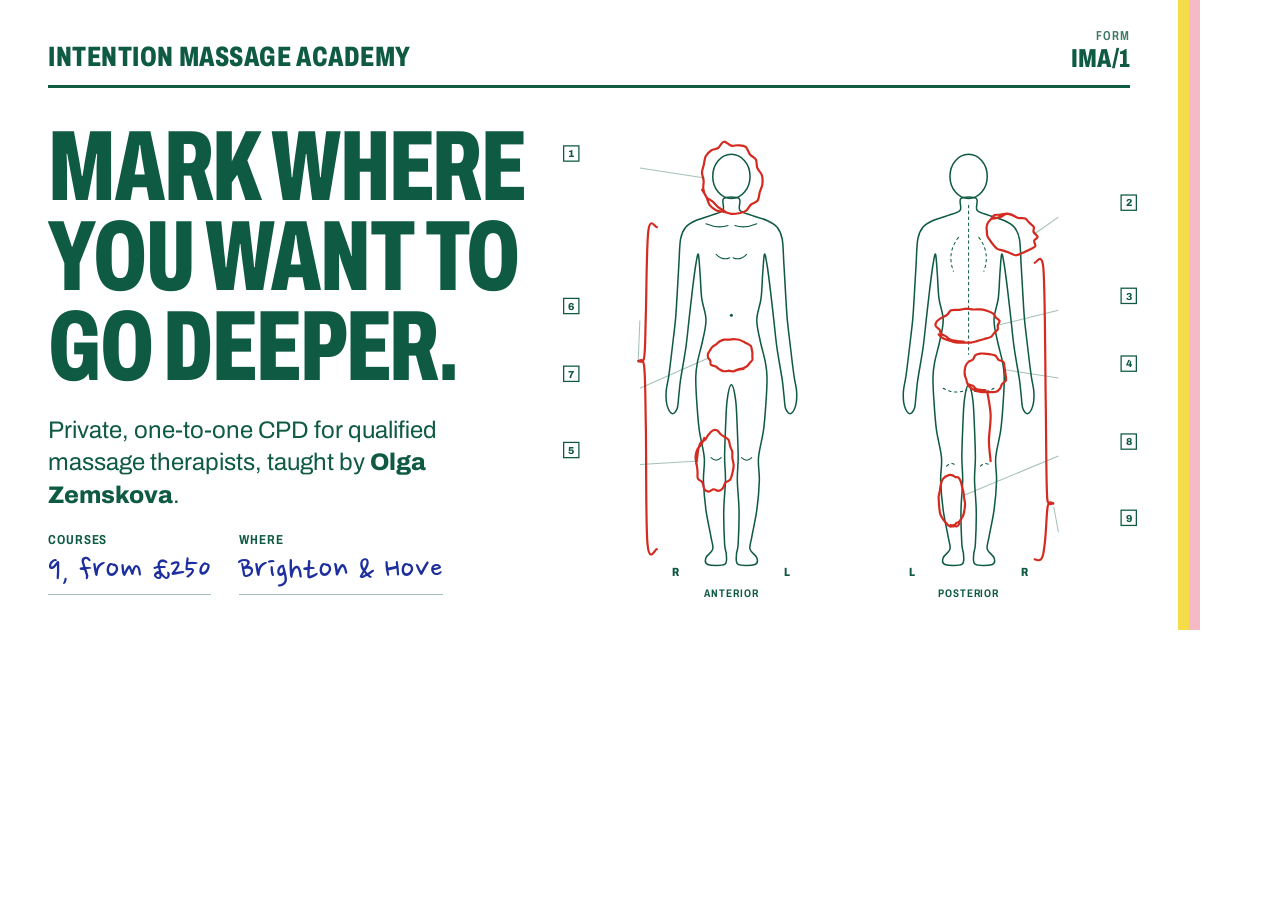
==== .impeccable/og/og-card.html @ c34288f1 "Add three CPD courses, finish review fixes, social preview and favicon - Courses: add Women's Health" ====
<!doctype html>
<html lang="en-GB">
<head>
<meta charset="utf-8">
<title>OG card source</title>
<!-- Source for assets/img/og-card.jpg: render at 1200x630 (headless Firefox --screenshot) and save as JPEG. -->
<link rel="stylesheet" href="../../styles.css">
<style>
  html, body { margin: 0; width: 1200px; height: 630px; overflow: hidden; background: var(--paper); }
  .card { position: relative; width: 1200px; height: 630px; color: var(--ink); font-family: var(--form); }
  .top { position: absolute; left: 48px; right: 70px; top: 30px; display: flex; justify-content: space-between; align-items: end; padding-bottom: 14px; border-bottom: 3px solid var(--ink); }
  .top .name { font-weight: 800; font-stretch: 70%; font-size: 28px; letter-spacing: .02em; text-transform: uppercase; line-height: 1; }
  .top .ref { font-weight: 800; font-stretch: 70%; font-size: 26px; line-height: 1; text-align: right; }
  .top .ref span { display: block; font-size: 13px; font-weight: 600; letter-spacing: .08em; text-transform: uppercase; color: var(--ink-soft); margin-bottom: 2px; }
  .left { position: absolute; left: 48px; top: 122px; width: 500px; }
  .left h1 { font-size: 100px; margin: 0 0 22px; text-wrap: initial; }
  .left p { margin: 0; font-size: 24px; line-height: 1.35; font-stretch: 100%; max-width: 30ch; }
  .left p strong { font-weight: 800; }
  .fields { display: flex; gap: 28px; margin-top: 20px; }
  .fields div { border-bottom: 1.5px solid var(--rule); padding-bottom: 4px; }
  .fields b { display: block; font-size: 13px; font-weight: 650; font-stretch: 78%; letter-spacing: .07em; text-transform: uppercase; }
  .fields span { font-family: var(--pen); color: var(--blue); font-size: 36px; line-height: 1.1; }
  .chart { position: absolute; left: 545px; top: 112px; width: 610px; }
  .chart .mark .lab { display: none; }
  .copy-edges i { width: 11px; }
</style>
</head>
<body>
<div class="card">
  <div class="copy-edges"><i></i><i></i></div>
  <div class="top"><span class="name">Intention Massage Academy</span><span class="ref"><span>Form</span>IMA/1</span></div>
  <div class="left">
    <h1>Mark where you want to go deeper.</h1>
    <p>Private, one-to-one CPD for qualified massage therapists, taught by <strong>Olga Zemskova</strong>.</p>
    <div class="fields"><div><b>Courses</b><span>9, from £250</span></div><div><b>Where</b><span>Brighton &amp; Hove</span></div></div>
  </div>
  <div class="chart"><svg class="chart-svg" viewBox="0 0 720 600" role="group" aria-hidden="true"><title>Body chart. Anterior and posterior views with nine CPD courses marked by body region.</title><defs><clipPath id="clip-migraine"><ellipse cx="220" cy="78" rx="32" ry="37.6" transform="rotate(-8 220 78)"/></clipPath><clipPath id="clip-knee"><ellipse cx="201" cy="412" rx="19.7" ry="32" transform="rotate(4 201 412)"/></clipPath><clipPath id="clip-shoulder"><ellipse cx="550" cy="144" rx="28.2" ry="20.7" transform="rotate(18 550 144)"/></clipPath><clipPath id="clip-lowback"><ellipse cx="500" cy="252" rx="33.8" ry="18.8" transform="rotate(-3 500 252)"/></clipPath><clipPath id="clip-pelvic"><ellipse cx="520" cy="308" rx="22.6" ry="20.7" transform="rotate(8 520 308)"/></clipPath><clipPath id="clip-myo3"><path d="M509 102C512.2 104.3 507.5 112.7 510 116C512.5 119.3 518.7 120 524 122C529.3 124 537 125.7 542 128C547 130.3 551 132.3 554 136C557 139.7 558.7 142.7 560 150C561.3 157.3 561.3 169.2 562 180C562.7 190.8 563.3 204.2 564 215C564.7 225.8 565 234.2 566 245C567 255.8 568.7 268.8 570 280C571.3 291.2 572.8 303.7 574 312C575.2 320.3 576.7 324.3 577 330C577.3 335.7 577.2 341.7 576 346C574.8 350.3 572 355.3 570 356C568 356.7 565.3 353.7 564 350C562.7 346.3 562.7 339.7 562 334C561.3 328.3 561.3 325 560 316C558.7 307 555.7 291.8 554 280C552.3 268.2 551.3 256.7 550 245C548.7 233.3 547.3 220.8 546 210C544.7 199.2 543.2 187 542 180C540.8 173 539.8 166.3 539 168C538.2 169.7 537.7 181.3 537 190C536.3 198.7 536.2 210.8 535 220C533.8 229.2 530.2 236.7 530 245C529.8 253.3 532.3 261.7 534 270C535.7 278.3 538.7 288 540 295C541.3 302 541.8 304.5 542 312C542.2 319.5 541.7 329.5 541 340C540.3 350.5 539.5 363.7 538 375C536.5 386.3 532.8 398 532 408C531.2 418 533.3 424.7 533 435C532.7 445.3 531.5 458.8 530 470C528.5 481.2 525.3 494.3 524 502C522.7 509.7 521 512 522 516C523 520 529 523 530 526C531 529 531.7 532.7 528 534C524.3 535.3 511.7 536 508 534C504.3 532 506 526 506 522C506 518 507.5 518.7 508 510C508.5 501.3 509.2 482.5 509 470C508.8 457.5 507.2 445.3 507 435C506.8 424.7 508 418 508 408C508 398 507.5 386.3 507 375C506.5 363.7 506.2 348.8 505 340C503.8 331.2 501.7 322 500 322C498.3 322 496.2 331.2 495 340C493.8 348.8 493.5 363.7 493 375C492.5 386.3 492 398 492 408C492 418 493.2 424.7 493 435C492.8 445.3 491.2 457.5 491 470C490.8 482.5 491.5 501.3 492 510C492.5 518.7 494 518 494 522C494 526 495.7 532 492 534C488.3 536 475.7 535.3 472 534C468.3 532.7 469 529 470 526C471 523 477 520 478 516C479 512 477.3 509.7 476 502C474.7 494.3 471.5 481.2 470 470C468.5 458.8 467.3 445.3 467 435C466.7 424.7 468.8 418 468 408C467.2 398 463.5 386.3 462 375C460.5 363.7 459.7 350.5 459 340C458.3 329.5 457.8 319.5 458 312C458.2 304.5 458.7 302 460 295C461.3 288 464.3 278.3 466 270C467.7 261.7 470.2 253.3 470 245C469.8 236.7 466.2 229.2 465 220C463.8 210.8 463.7 198.7 463 190C462.3 181.3 461.8 169.7 461 168C460.2 166.3 459.2 173 458 180C456.8 187 455.3 199.2 454 210C452.7 220.8 451.3 233.3 450 245C448.7 256.7 447.7 268.2 446 280C444.3 291.8 441.3 307 440 316C438.7 325 438.7 328.3 438 334C437.3 339.7 437.3 346.3 436 350C434.7 353.7 432 356.7 430 356C428 355.3 425.2 350.3 424 346C422.8 341.7 422.7 335.7 423 330C423.3 324.3 424.8 320.3 426 312C427.2 303.7 428.7 291.2 430 280C431.3 268.8 433 255.8 434 245C435 234.2 435.3 225.8 436 215C436.7 204.2 437.3 190.8 438 180C438.7 169.2 438.7 157.3 440 150C441.3 142.7 443 139.7 446 136C449 132.3 453 130.3 458 128C463 125.7 470.7 124 476 122C481.3 120 487.5 119.3 490 116C492.5 112.7 487.8 104.3 491 102C494.2 99.7 505.8 99.7 509 102Z"/><ellipse cx="500" cy="76" rx="22" ry="26"/></clipPath><clipPath id="clip-womens"><ellipse cx="220" cy="287" rx="26" ry="18.5" transform="rotate(-4 220 287)"/></clipPath><clipPath id="clip-myo1"><ellipse cx="520" cy="458" rx="15" ry="30" transform="rotate(-3 520 458)"/></clipPath></defs><g class="fig" aria-hidden="true"><path d="M229 102C232.2 104.3 227.5 112.7 230 116C232.5 119.3 238.7 120 244 122C249.3 124 257 125.7 262 128C267 130.3 271 132.3 274 136C277 139.7 278.7 142.7 280 150C281.3 157.3 281.3 169.2 282 180C282.7 190.8 283.3 204.2 284 215C284.7 225.8 285 234.2 286 245C287 255.8 288.7 268.8 290 280C291.3 291.2 292.8 303.7 294 312C295.2 320.3 296.7 324.3 297 330C297.3 335.7 297.2 341.7 296 346C294.8 350.3 292 355.3 290 356C288 356.7 285.3 353.7 284 350C282.7 346.3 282.7 339.7 282 334C281.3 328.3 281.3 325 280 316C278.7 307 275.7 291.8 274 280C272.3 268.2 271.3 256.7 270 245C268.7 233.3 267.3 220.8 266 210C264.7 199.2 263.2 187 262 180C260.8 173 259.8 166.3 259 168C258.2 169.7 257.7 181.3 257 190C256.3 198.7 256.2 210.8 255 220C253.8 229.2 250.2 236.7 250 245C249.8 253.3 252.3 261.7 254 270C255.7 278.3 258.7 288 260 295C261.3 302 261.8 304.5 262 312C262.2 319.5 261.7 329.5 261 340C260.3 350.5 259.5 363.7 258 375C256.5 386.3 252.8 398 252 408C251.2 418 253.3 424.7 253 435C252.7 445.3 251.5 458.8 250 470C248.5 481.2 245.3 494.3 244 502C242.7 509.7 241 512 242 516C243 520 249 523 250 526C251 529 251.7 532.7 248 534C244.3 535.3 231.7 536 228 534C224.3 532 226 526 226 522C226 518 227.5 518.7 228 510C228.5 501.3 229.2 482.5 229 470C228.8 457.5 227.2 445.3 227 435C226.8 424.7 228 418 228 408C228 398 227.5 386.3 227 375C226.5 363.7 226.2 348.8 225 340C223.8 331.2 221.7 322 220 322C218.3 322 216.2 331.2 215 340C213.8 348.8 213.5 363.7 213 375C212.5 386.3 212 398 212 408C212 418 213.2 424.7 213 435C212.8 445.3 211.2 457.5 211 470C210.8 482.5 211.5 501.3 212 510C212.5 518.7 214 518 214 522C214 526 215.7 532 212 534C208.3 536 195.7 535.3 192 534C188.3 532.7 189 529 190 526C191 523 197 520 198 516C199 512 197.3 509.7 196 502C194.7 494.3 191.5 481.2 190 470C188.5 458.8 187.3 445.3 187 435C186.7 424.7 188.8 418 188 408C187.2 398 183.5 386.3 182 375C180.5 363.7 179.7 350.5 179 340C178.3 329.5 177.8 319.5 178 312C178.2 304.5 178.7 302 180 295C181.3 288 184.3 278.3 186 270C187.7 261.7 190.2 253.3 190 245C189.8 236.7 186.2 229.2 185 220C183.8 210.8 183.7 198.7 183 190C182.3 181.3 181.8 169.7 181 168C180.2 166.3 179.2 173 178 180C176.8 187 175.3 199.2 174 210C172.7 220.8 171.3 233.3 170 245C168.7 256.7 167.7 268.2 166 280C164.3 291.8 161.3 307 160 316C158.7 325 158.7 328.3 158 334C157.3 339.7 157.3 346.3 156 350C154.7 353.7 152 356.7 150 356C148 355.3 145.2 350.3 144 346C142.8 341.7 142.7 335.7 143 330C143.3 324.3 144.8 320.3 146 312C147.2 303.7 148.7 291.2 150 280C151.3 268.8 153 255.8 154 245C155 234.2 155.3 225.8 156 215C156.7 204.2 157.3 190.8 158 180C158.7 169.2 158.7 157.3 160 150C161.3 142.7 163 139.7 166 136C169 132.3 173 130.3 178 128C183 125.7 190.7 124 196 122C201.3 120 207.5 119.3 210 116C212.5 112.7 207.8 104.3 211 102C214.2 99.7 225.8 99.7 229 102Z"/><ellipse cx="220" cy="76" rx="22" ry="26"/><path d="M509 102C512.2 104.3 507.5 112.7 510 116C512.5 119.3 518.7 120 524 122C529.3 124 537 125.7 542 128C547 130.3 551 132.3 554 136C557 139.7 558.7 142.7 560 150C561.3 157.3 561.3 169.2 562 180C562.7 190.8 563.3 204.2 564 215C564.7 225.8 565 234.2 566 245C567 255.8 568.7 268.8 570 280C571.3 291.2 572.8 303.7 574 312C575.2 320.3 576.7 324.3 577 330C577.3 335.7 577.2 341.7 576 346C574.8 350.3 572 355.3 570 356C568 356.7 565.3 353.7 564 350C562.7 346.3 562.7 339.7 562 334C561.3 328.3 561.3 325 560 316C558.7 307 555.7 291.8 554 280C552.3 268.2 551.3 256.7 550 245C548.7 233.3 547.3 220.8 546 210C544.7 199.2 543.2 187 542 180C540.8 173 539.8 166.3 539 168C538.2 169.7 537.7 181.3 537 190C536.3 198.7 536.2 210.8 535 220C533.8 229.2 530.2 236.7 530 245C529.8 253.3 532.3 261.7 534 270C535.7 278.3 538.7 288 540 295C541.3 302 541.8 304.5 542 312C542.2 319.5 541.7 329.5 541 340C540.3 350.5 539.5 363.7 538 375C536.5 386.3 532.8 398 532 408C531.2 418 533.3 424.7 533 435C532.7 445.3 531.5 458.8 530 470C528.5 481.2 525.3 494.3 524 502C522.7 509.7 521 512 522 516C523 520 529 523 530 526C531 529 531.7 532.7 528 534C524.3 535.3 511.7 536 508 534C504.3 532 506 526 506 522C506 518 507.5 518.7 508 510C508.5 501.3 509.2 482.5 509 470C508.8 457.5 507.2 445.3 507 435C506.8 424.7 508 418 508 408C508 398 507.5 386.3 507 375C506.5 363.7 506.2 348.8 505 340C503.8 331.2 501.7 322 500 322C498.3 322 496.2 331.2 495 340C493.8 348.8 493.5 363.7 493 375C492.5 386.3 492 398 492 408C492 418 493.2 424.7 493 435C492.8 445.3 491.2 457.5 491 470C490.8 482.5 491.5 501.3 492 510C492.5 518.7 494 518 494 522C494 526 495.7 532 492 534C488.3 536 475.7 535.3 472 534C468.3 532.7 469 529 470 526C471 523 477 520 478 516C479 512 477.3 509.7 476 502C474.7 494.3 471.5 481.2 470 470C468.5 458.8 467.3 445.3 467 435C466.7 424.7 468.8 418 468 408C467.2 398 463.5 386.3 462 375C460.5 363.7 459.7 350.5 459 340C458.3 329.5 457.8 319.5 458 312C458.2 304.5 458.7 302 460 295C461.3 288 464.3 278.3 466 270C467.7 261.7 470.2 253.3 470 245C469.8 236.7 466.2 229.2 465 220C463.8 210.8 463.7 198.7 463 190C462.3 181.3 461.8 169.7 461 168C460.2 166.3 459.2 173 458 180C456.8 187 455.3 199.2 454 210C452.7 220.8 451.3 233.3 450 245C448.7 256.7 447.7 268.2 446 280C444.3 291.8 441.3 307 440 316C438.7 325 438.7 328.3 438 334C437.3 339.7 437.3 346.3 436 350C434.7 353.7 432 356.7 430 356C428 355.3 425.2 350.3 424 346C422.8 341.7 422.7 335.7 423 330C423.3 324.3 424.8 320.3 426 312C427.2 303.7 428.7 291.2 430 280C431.3 268.8 433 255.8 434 245C435 234.2 435.3 225.8 436 215C436.7 204.2 437.3 190.8 438 180C438.7 169.2 438.7 157.3 440 150C441.3 142.7 443 139.7 446 136C449 132.3 453 130.3 458 128C463 125.7 470.7 124 476 122C481.3 120 487.5 119.3 490 116C492.5 112.7 487.8 104.3 491 102C494.2 99.7 505.8 99.7 509 102Z"/><ellipse cx="500" cy="76" rx="22" ry="26"/><path class="detail" d="M190 132q14 6 26 2M250 132q-14 6 -26 2 M202 168q8 8 16 4M238 168q-8 8 -16 4 M196 408q6 6 12 0M232 408q6 6 12 0"/><circle class="detail-dot" cx="220" cy="240" r="1.8"/><path class="detail spine" d="M500 110V286 M488 148q-14 18 -6 40M512 148q14 18 6 40 M470 326q14 8 28 2M530 326q-14 8 -28 2 M474 418q6 -6 12 0M514 418q6 -6 12 0"/></g><g class="caps" aria-hidden="true"><text x="220" y="572" text-anchor="middle">Anterior</text><text x="500" y="572" text-anchor="middle">Posterior</text><text class="side" x="150" y="548">R</text><text class="side" x="282" y="548">L</text><text class="side" x="430" y="548">L</text><text class="side" x="562" y="548">R</text></g><g class="mark" data-course="migraine" tabindex="0" role="button" aria-pressed="false" aria-label="Migraine & Headache Relief"><ellipse class="hit" cx="220" cy="78" rx="42" ry="48" transform="rotate(-8 220 78)"/><g class="hatch" clip-path="url(#clip-migraine)"><path pathLength="1" d="M152.6 69.7Q190 39.3 228.3 10.6"/><path pathLength="1" d="M155.8 73.8Q194 43.2 231.5 14.7"/><path pathLength="1" d="M159 77.9Q196.9 48 234.7 18.8"/><path pathLength="1" d="M162.2 82Q199 52.5 237.9 22.9"/><path pathLength="1" d="M165.4 86.1Q202.1 56.4 241.1 27"/><path pathLength="1" d="M168.6 90.2Q205.4 59.7 244.3 31.1"/><path pathLength="1" d="M171.8 94.3Q209.5 65.5 247.5 35.2"/><path pathLength="1" d="M175 98.4Q212 68.2 250.7 39.3"/><path pathLength="1" d="M178.2 102.5Q216.4 74 253.9 43.4"/><path pathLength="1" d="M181.4 106.6Q219.4 76.8 257.1 47.5"/><path pathLength="1" d="M184.6 110.7Q223.6 80.1 260.3 51.6"/><path pathLength="1" d="M187.8 114.8Q226.5 84.7 263.5 55.7"/><path pathLength="1" d="M191 118.9Q228 88.4 266.7 59.8"/><path pathLength="1" d="M194.2 123Q231.6 94.2 269.9 63.9"/><path pathLength="1" d="M197.4 127.1Q234.5 97.7 273.1 68"/><path pathLength="1" d="M200.6 131.2Q238.8 101.3 276.3 72.1"/><path pathLength="1" d="M203.8 135.3Q241.8 104.7 279.5 76.2"/><path pathLength="1" d="M207 139.4Q243.8 109.1 282.7 80.3"/><path pathLength="1" d="M210.2 143.5Q248.5 113.8 285.9 84.4"/></g><path class="ring" pathLength="1" d="M211.8 116.8C210.6 116.1 206.6 114.1 204.3 112.3C202 110.5 200.4 107.9 198.1 105.9C195.8 103.9 192.3 102.8 190.5 100.4C188.6 97.9 187.4 94.3 186.9 91C186.3 87.8 187.5 84.3 187.2 81C186.9 77.7 185.3 74.5 185.3 71.4C185.4 68.2 186.8 65.2 187.5 62C188.2 58.8 188.3 54.9 189.7 52.2C191.2 49.4 193.7 47 196.1 45.4C198.5 43.8 201.8 44.2 204.3 42.5C206.8 40.7 208.3 35.5 210.9 35.1C213.5 34.6 217 39 219.9 39.7C222.8 40.4 225.4 39 228.2 39.3C231 39.5 234.6 39.3 236.9 41.1C239.2 42.9 240 47.6 242 50.1C244 52.6 247.4 53.5 248.9 56.1C250.3 58.8 249.4 62.9 250.6 66C251.8 69.1 255 71.5 256 74.7C256.9 77.9 257 81.7 256.6 85C256.2 88.3 254.5 91.3 253.5 94.5C252.6 97.7 252.7 102 251 104.5C249.2 106.9 245.3 107.3 243 109.3C240.7 111.4 239.5 115.1 237.1 116.8C234.8 118.5 231.6 118.9 228.8 119.5C225.9 120.1 223 120.5 220.1 120.3C217.2 120 214.5 118.6 211.6 117.9C208.6 117.3 205.4 117.4 202.5 116.2C199.7 114.9 196.6 112.9 194.6 110.3C192.6 107.7 192 103.5 190.5 100.3C189 97.2 186.3 93.1 185.4 91.6"/><path class="leader" d="M112 66L188.7 78"/><rect class="box" x="22" y="40" width="18" height="18"/><text class="boxn" x="31" y="53.5" text-anchor="middle">1</text><text class="lab" x="22" y="74" text-anchor="start">Migraine &</text><text class="lab sub" x="22" y="90" text-anchor="start">Headache Relief</text></g><g class="mark" data-course="deep" tabindex="0" role="button" aria-pressed="false" aria-label="Deep Tissue 2 days"><rect class="hit" x="106" y="130" width="40" height="400"/><g class="hatch hatch-wide" clip-path="url(#clip-myo3)" transform="translate(-280 0)"><path pathLength="1" d="M62.1 236.2Q306.9 44.6 553.8 -147.9"/><path pathLength="1" d="M66.4 241.7Q312.6 50.8 558.1 -142.4"/><path pathLength="1" d="M70.7 247.3Q317.3 54.7 562.4 -136.9"/><path pathLength="1" d="M75 252.8Q320.6 61.1 566.7 -131.4"/><path pathLength="1" d="M79.3 258.3Q324 66.1 571 -125.9"/><path pathLength="1" d="M83.6 263.8Q328.7 70.8 575.3 -120.4"/><path pathLength="1" d="M87.9 269.3Q332.7 77.9 579.6 -114.8"/><path pathLength="1" d="M92.2 274.8Q337.2 82.1 583.9 -109.3"/><path pathLength="1" d="M96.5 280.4Q342.1 89.2 588.3 -103.8"/><path pathLength="1" d="M100.8 285.9Q345.7 93.7 592.6 -98.3"/><path pathLength="1" d="M105.2 291.4Q351.1 100.2 596.9 -92.8"/><path pathLength="1" d="M109.5 296.9Q356.1 105.7 601.2 -87.3"/><path pathLength="1" d="M113.8 302.4Q359.1 110.1 605.5 -81.8"/><path pathLength="1" d="M118.1 307.9Q363.6 116.8 609.8 -76.2"/><path pathLength="1" d="M122.4 313.5Q369.3 120.5 614.1 -70.7"/><path pathLength="1" d="M126.7 319Q371.8 126.2 618.4 -65.2"/><path pathLength="1" d="M131 324.5Q376.2 132.4 622.7 -59.7"/><path pathLength="1" d="M135.3 330Q381.4 137.3 627 -54.2"/><path pathLength="1" d="M139.6 335.5Q384.3 143.2 631.3 -48.7"/><path pathLength="1" d="M143.9 341Q389.5 149.1 635.7 -43.1"/><path pathLength="1" d="M148.2 346.5Q395.2 154.9 640 -37.6"/><path pathLength="1" d="M152.6 352.1Q398.5 160.3 644.3 -32.1"/><path pathLength="1" d="M156.9 357.6Q403.1 164.4 648.6 -26.6"/><path pathLength="1" d="M161.2 363.1Q408 171.7 652.9 -21.1"/><path pathLength="1" d="M165.5 368.6Q412.2 177.2 657.2 -15.6"/><path pathLength="1" d="M169.8 374.1Q415.4 181.8 661.5 -10"/><path pathLength="1" d="M174.1 379.6Q419 187.9 665.8 -4.5"/><path pathLength="1" d="M178.4 385.2Q423.2 192 670.1 1"/><path pathLength="1" d="M182.7 390.7Q427.9 197.8 674.4 6.5"/><path pathLength="1" d="M187 396.2Q432.5 203 678.8 12"/><path pathLength="1" d="M191.3 401.7Q436 208.8 683.1 17.5"/><path pathLength="1" d="M195.7 407.2Q440.6 214.8 687.4 23.1"/><path pathLength="1" d="M200 412.7Q444.7 221.6 691.7 28.6"/><path pathLength="1" d="M204.3 418.3Q450.4 225.3 696 34.1"/><path pathLength="1" d="M208.6 423.8Q453.8 231.3 700.3 39.6"/><path pathLength="1" d="M212.9 429.3Q458.4 236.3 704.6 45.1"/><path pathLength="1" d="M217.2 434.8Q463.9 243.9 708.9 50.6"/><path pathLength="1" d="M221.5 440.3Q467.3 248.2 713.2 56.1"/><path pathLength="1" d="M225.8 445.8Q470.7 252.8 717.5 61.7"/><path pathLength="1" d="M230.1 451.4Q475.6 258.7 721.8 67.2"/><path pathLength="1" d="M234.4 456.9Q481.1 264 726.2 72.7"/><path pathLength="1" d="M238.7 462.4Q483.5 271.4 730.5 78.2"/><path pathLength="1" d="M243.1 467.9Q489 275 734.8 83.7"/><path pathLength="1" d="M247.4 473.4Q493.3 280.2 739.1 89.2"/><path pathLength="1" d="M251.7 478.9Q497.6 288 743.4 94.8"/><path pathLength="1" d="M256 484.5Q502.7 292.8 747.7 100.3"/><path pathLength="1" d="M260.3 490Q505.6 297.6 752 105.8"/><path pathLength="1" d="M264.6 495.5Q509.7 304 756.3 111.3"/><path pathLength="1" d="M268.9 501Q514.9 309.6 760.6 116.8"/><path pathLength="1" d="M273.2 506.5Q518.7 313.8 764.9 122.3"/><path pathLength="1" d="M277.5 512Q524.1 321.1 769.3 127.9"/><path pathLength="1" d="M281.8 517.5Q528.6 326.2 773.6 133.4"/><path pathLength="1" d="M286.2 523.1Q532.8 331.6 777.9 138.9"/><path pathLength="1" d="M290.5 528.6Q535.7 336.5 782.2 144.4"/><path pathLength="1" d="M294.8 534.1Q540.3 340.9 786.5 149.9"/><path pathLength="1" d="M299.1 539.6Q543.8 347 790.8 155.4"/><path pathLength="1" d="M303.4 545.1Q548.7 353.5 795.1 161"/><path pathLength="1" d="M307.7 550.6Q554.7 358.4 799.4 166.5"/><path pathLength="1" d="M312 556.2Q558.9 365.2 803.7 172"/><path pathLength="1" d="M316.3 561.7Q563.3 369.3 808 177.5"/><path pathLength="1" d="M320.6 567.2Q565.8 374.4 812.4 183"/><path pathLength="1" d="M324.9 572.7Q570.1 379.9 816.7 188.5"/><path pathLength="1" d="M329.3 578.2Q575.4 387.1 821 194.1"/><path pathLength="1" d="M333.6 583.7Q580.2 391.6 825.3 199.6"/><path pathLength="1" d="M337.9 589.3Q584.1 397.9 829.6 205.1"/><path pathLength="1" d="M342.2 594.8Q587 403.1 833.9 210.6"/><path pathLength="1" d="M346.5 600.3Q593.3 408.9 838.2 216.1"/><path pathLength="1" d="M350.8 605.8Q597.3 413.7 842.5 221.6"/><path pathLength="1" d="M355.1 611.3Q600.2 419.9 846.8 227.1"/><path pathLength="1" d="M359.4 616.8Q604.9 425.5 851.1 232.7"/><path pathLength="1" d="M363.7 622.4Q610.7 430 855.4 238.2"/><path pathLength="1" d="M368 627.9Q613.7 436.9 859.8 243.7"/><path pathLength="1" d="M372.3 633.4Q618.7 440.5 864.1 249.2"/><path pathLength="1" d="M376.7 638.9Q621.6 446 868.4 254.7"/><path pathLength="1" d="M381 644.4Q627.8 453.1 872.7 260.2"/><path pathLength="1" d="M385.3 649.9Q630.3 458.6 877 265.8"/><path pathLength="1" d="M389.6 655.4Q636.6 463.7 881.3 271.3"/><path pathLength="1" d="M393.9 661Q639.4 469 885.6 276.8"/><path pathLength="1" d="M398.2 666.5Q643.2 473.2 889.9 282.3"/><path pathLength="1" d="M402.5 672Q649.5 480.3 894.2 287.8"/><path pathLength="1" d="M406.8 677.5Q652.7 486.5 898.5 293.3"/><path pathLength="1" d="M411.1 683Q656.8 491.8 902.9 298.9"/><path pathLength="1" d="M415.4 688.5Q662.1 495.8 907.2 304.4"/><path pathLength="1" d="M419.8 694.1Q665 501.5 911.5 309.9"/><path pathLength="1" d="M424.1 699.6Q669.3 507.7 915.8 315.4"/><path pathLength="1" d="M428.4 705.1Q673.7 512.8 920.1 320.9"/><path pathLength="1" d="M432.7 710.6Q677.7 519.5 924.4 326.4"/><path pathLength="1" d="M437 716.1Q682.5 523.9 928.7 332"/><path pathLength="1" d="M441.3 721.6Q687.4 530.5 933 337.5"/><path pathLength="1" d="M445.6 727.2Q691.3 536.1 937.3 343"/></g><path class="ring" pathLength="1" d="M132 136C130.3 136.7 124.2 122.7 122 140C119.8 157.3 119.8 215 119 240C118.2 265 118.5 281 117 290C115.5 299 110 292.3 110 294C110 295.7 115.5 287.3 117 300C118.5 312.7 118.3 335 119 370C119.7 405 118.8 485.7 121 510C123.2 534.3 130.2 515 132 516"/><path class="leader" d="M112 246L110 294"/><rect class="box" x="22" y="220" width="18" height="18"/><text class="boxn" x="31" y="233.5" text-anchor="middle">6</text><text class="lab" x="22" y="254" text-anchor="start">Deep Tissue</text><text class="lab sub" x="22" y="270" text-anchor="start">2 days</text></g><g class="mark" data-course="womens" tabindex="0" role="button" aria-pressed="false" aria-label="Women’s Health Bodywork"><ellipse class="hit" cx="220" cy="287" rx="35" ry="28.5" transform="rotate(-4 220 287)"/><g class="hatch" clip-path="url(#clip-womens)"><path pathLength="1" d="M170 285.4Q199.4 260 230.6 238.1"/><path pathLength="1" d="M173.2 289.5Q204.3 263.7 233.8 242.2"/><path pathLength="1" d="M176.4 293.6Q206.9 269.3 237 246.3"/><path pathLength="1" d="M179.6 297.7Q207.7 274.1 240.2 250.4"/><path pathLength="1" d="M182.8 301.8Q210.8 277.8 243.4 254.5"/><path pathLength="1" d="M186 305.9Q214.2 280.2 246.6 258.6"/><path pathLength="1" d="M189.2 310Q219.1 288 249.8 262.7"/><path pathLength="1" d="M192.4 314.1Q220.8 289.1 253 266.8"/><path pathLength="1" d="M195.7 318.2Q226.6 296.8 256.2 270.9"/><path pathLength="1" d="M198.9 322.3Q229.5 298.2 259.4 275"/><path pathLength="1" d="M202.1 326.4Q234.7 300.5 262.6 279.1"/><path pathLength="1" d="M205.3 330.5Q237.3 305.8 265.8 283.2"/><path pathLength="1" d="M208.5 334.6Q236.9 309.1 269 287.3"/></g><path class="ring" pathLength="1" d="M216.8 305.1C217.8 305.2 220.8 306.3 222.7 306.1C224.5 305.8 226.1 304.2 228 303.7C229.8 303.1 232 303.2 233.7 302.6C235.5 301.9 237.2 301 238.5 299.9C239.9 298.9 240.6 297.4 241.6 296.2C242.7 295 244.2 293.9 244.8 292.6C245.3 291.3 244.7 289.7 244.7 288.4C244.7 287 244.9 285.7 244.8 284.4C244.7 283.1 244.4 281.8 244.1 280.4C243.8 279 243.8 277.4 243 276.2C242.1 275 240.2 274.2 238.7 273.3C237.2 272.5 235.6 271.8 234 271C232.4 270.3 230.9 269.2 229.1 268.8C227.4 268.3 225.2 268.3 223.3 268.2C221.3 268.2 219.4 268.6 217.4 268.7C215.4 268.8 213.2 268.4 211.3 268.7C209.3 269.1 207.4 270 205.8 270.9C204.3 271.9 203.4 273.4 202 274.4C200.6 275.5 198.6 276.2 197.4 277.4C196.2 278.5 195.7 280 194.8 281.3C194 282.7 192.7 284 192.3 285.5C191.9 286.9 192.2 288.5 192.6 289.9C193.1 291.3 194.7 292.4 195.2 293.8C195.7 295.2 194.7 297.3 195.8 298.4C196.9 299.5 200 299.6 201.6 300.4C203.2 301.3 204 302.6 205.5 303.5C207 304.4 208.6 305.6 210.5 305.9C212.4 306.3 214.7 305.4 216.8 305.5C218.8 305.5 220.8 306.3 222.7 306.1C224.6 305.8 226.2 304.5 228.2 304.1C230.1 303.6 233.4 303.5 234.4 303.3"/><path class="leader" d="M112 326L193.5 290"/><rect class="box" x="22" y="300" width="18" height="18"/><text class="boxn" x="31" y="313.5" text-anchor="middle">7</text><text class="lab" x="22" y="334" text-anchor="start">Women’s</text><text class="lab sub" x="22" y="350" text-anchor="start">Health Bodywork</text></g><g class="mark" data-course="knee" tabindex="0" role="button" aria-pressed="false" aria-label="Knee & Leg Care · runners"><ellipse class="hit" cx="201" cy="412" rx="29" ry="42" transform="rotate(4 201 412)"/><g class="hatch" clip-path="url(#clip-knee)"><path pathLength="1" d="M143.7 405Q175.9 379.9 208 354.7"/><path pathLength="1" d="M146.9 409.1Q179.1 382.8 211.2 358.8"/><path pathLength="1" d="M150.1 413.2Q182.1 387.3 214.4 362.9"/><path pathLength="1" d="M153.3 417.3Q184.3 392.9 217.6 367"/><path pathLength="1" d="M156.5 421.4Q187.9 396.2 220.8 371.1"/><path pathLength="1" d="M159.7 425.5Q192.4 400.5 224 375.2"/><path pathLength="1" d="M162.9 429.6Q194.7 404.5 227.2 379.3"/><path pathLength="1" d="M166.1 433.7Q198.4 409.2 230.4 383.4"/><path pathLength="1" d="M169.3 437.7Q200.5 412.8 233.6 387.5"/><path pathLength="1" d="M172.5 441.8Q204.1 416.2 236.8 391.6"/><path pathLength="1" d="M175.7 445.9Q208.5 420.8 240 395.7"/><path pathLength="1" d="M178.9 450Q211.2 425.5 243.2 399.8"/><path pathLength="1" d="M182.1 454.1Q215.3 428.9 246.4 403.9"/><path pathLength="1" d="M185.3 458.2Q217.8 433.1 249.7 408"/><path pathLength="1" d="M188.6 462.3Q220.7 437.7 252.9 412.1"/><path pathLength="1" d="M191.8 466.4Q223.8 441.4 256.1 416.2"/></g><path class="ring" pathLength="1" d="M178.4 415.4C178.6 414 179.3 409.7 179.7 406.9C180.1 404 180.2 401.1 180.9 398.3C181.5 395.6 182.3 392.4 183.6 390.5C185 388.5 187.4 388.4 189 386.8C190.5 385.2 191.4 382.7 192.9 381C194.3 379.2 196 377 197.7 376.1C199.4 375.2 201.5 375 203.1 375.8C204.8 376.5 206.2 379.3 207.7 380.7C209.2 382 210.6 382.6 212 383.6C213.5 384.7 215.5 385.2 216.6 386.9C217.7 388.7 217.8 392 218.5 394.3C219.3 396.7 220.5 398.6 221 401C221.4 403.4 220.9 406.2 221.2 408.9C221.5 411.6 222.7 414.4 222.7 417.2C222.7 420 222 423 221.3 425.8C220.6 428.6 220 432 218.6 433.9C217.3 435.8 214.7 435.6 213.1 437.4C211.6 439.2 211 442.9 209.5 444.6C208 446.2 206 447.1 204.3 447.2C202.5 447.3 200.8 445.2 199 445.3C197.2 445.4 195.1 448.1 193.3 448.1C191.5 448 189.4 447 188.1 445.1C186.8 443.2 186.9 438.9 185.6 436.8C184.3 434.7 181.3 435 180.4 432.8C179.5 430.5 180.3 426.5 180 423.6C179.8 420.7 179.3 418.2 178.9 415.4C178.5 412.5 177.5 409.3 177.7 406.4C177.9 403.5 178.9 400.2 180.1 397.8C181.3 395.4 183.5 394.1 184.8 392C186.2 389.8 187.5 386 188 384.8"/><path class="leader" d="M112 416L181.7 412"/><rect class="box" x="22" y="390" width="18" height="18"/><text class="boxn" x="31" y="403.5" text-anchor="middle">5</text><text class="lab" x="22" y="424" text-anchor="start">Knee & Leg</text><text class="lab sub" x="22" y="440" text-anchor="start">Care · runners</text></g><g class="mark" data-course="shoulder" tabindex="0" role="button" aria-pressed="false" aria-label="Shoulder Advanced techniques"><ellipse class="hit" cx="550" cy="144" rx="38" ry="30" transform="rotate(18 550 144)"/><g class="hatch" clip-path="url(#clip-shoulder)"><path pathLength="1" d="M499.5 137.8Q527.9 115.2 556.2 93.5"/><path pathLength="1" d="M502.7 141.9Q530.3 119.3 559.4 97.6"/><path pathLength="1" d="M505.9 146Q534.8 122.7 562.6 101.7"/><path pathLength="1" d="M509.1 150.1Q537.6 127.8 565.8 105.8"/><path pathLength="1" d="M512.3 154.2Q539.5 131.6 569 109.9"/><path pathLength="1" d="M515.5 158.3Q544.1 136.1 572.2 114"/><path pathLength="1" d="M518.7 162.4Q546 141.4 575.4 118.1"/><path pathLength="1" d="M521.9 166.5Q550.9 145.4 578.6 122.2"/><path pathLength="1" d="M525.1 170.6Q552.5 147.9 581.8 126.2"/><path pathLength="1" d="M528.3 174.7Q555.5 153.2 585 130.3"/><path pathLength="1" d="M531.5 178.8Q559.3 155.7 588.2 134.4"/><path pathLength="1" d="M534.7 182.9Q562.9 161.7 591.4 138.5"/><path pathLength="1" d="M537.9 187Q567 164.2 594.6 142.6"/><path pathLength="1" d="M541.1 191.1Q568.6 169.9 597.8 146.7"/></g><path class="ring" pathLength="1" d="M526.4 126.1C527.6 125.9 531.2 125.4 533.3 124.9C535.5 124.4 537.2 124 539.1 123.2C541 122.4 542.7 120.5 544.9 120.3C547.1 120.1 549.9 121.2 552.1 122C554.4 122.8 556.1 124.5 558.6 125.1C561 125.7 564.6 124.8 566.8 125.7C569 126.7 570 129.2 571.7 130.8C573.4 132.5 576.1 133.9 576.9 135.7C577.7 137.5 576 139.8 576.7 141.7C577.5 143.6 581.4 145.6 581.5 147.3C581.6 149.1 577.9 150.2 577.4 152C576.9 153.9 579.4 156.7 578.7 158.4C578.1 160 575.1 160.6 573.3 161.7C571.4 162.7 569.7 163.5 567.8 164.4C566 165.4 564.2 166.3 562.1 167.1C560.1 167.9 557.8 169.3 555.4 169.1C553 169 550.2 167 547.9 166C545.5 165.1 543.5 164.3 541.1 163.6C538.8 162.9 535.9 162.7 533.9 161.6C531.9 160.4 530.5 158.3 529.1 156.7C527.6 155 526.4 153.3 525.3 151.6C524.1 149.9 522.8 148.2 522.2 146.4C521.6 144.6 521.7 142.8 521.5 141C521.4 139.2 521 137.3 521.3 135.6C521.5 133.8 522 132 522.9 130.5C523.8 128.9 525.4 127.8 526.7 126.3C528 124.9 528.7 122.5 530.5 121.7C532.4 120.8 535.7 121.6 538.1 121.2C540.4 120.9 542.5 119.8 544.8 119.8C547.2 119.9 550.9 121.4 552.2 121.7"/><path class="leader" d="M606 124L577.6 144"/><rect class="box" x="680" y="98" width="18" height="18"/><text class="boxn" x="689" y="111.5" text-anchor="middle">2</text><text class="lab" x="698" y="132" text-anchor="end">Shoulder</text><text class="lab sub" x="698" y="148" text-anchor="end">Advanced techniques</text></g><g class="mark" data-course="lowback" tabindex="0" role="button" aria-pressed="false" aria-label="Low Back Pain Solutions"><ellipse class="hit" cx="500" cy="252" rx="44" ry="28" transform="rotate(-3 500 252)"/><g class="hatch" clip-path="url(#clip-lowback)"><path pathLength="1" d="M439.4 244.6Q473 216.8 507.4 191.4"/><path pathLength="1" d="M442.6 248.7Q476 220.9 510.6 195.5"/><path pathLength="1" d="M445.8 252.7Q480.4 226.3 513.8 199.6"/><path pathLength="1" d="M449 256.8Q482.3 230.2 517 203.7"/><path pathLength="1" d="M452.2 260.9Q487.3 233.4 520.3 207.8"/><path pathLength="1" d="M455.4 265Q490.2 238.3 523.5 211.8"/><path pathLength="1" d="M458.6 269.1Q492.6 243.3 526.7 215.9"/><path pathLength="1" d="M461.8 273.2Q495.6 246.7 529.9 220"/><path pathLength="1" d="M465 277.3Q499.5 251.9 533.1 224.1"/><path pathLength="1" d="M468.2 281.4Q501.8 255.6 536.3 228.2"/><path pathLength="1" d="M471.4 285.5Q505.9 259.3 539.5 232.3"/><path pathLength="1" d="M474.6 289.6Q508.4 262.7 542.7 236.4"/><path pathLength="1" d="M477.8 293.7Q510.8 266.2 545.9 240.5"/><path pathLength="1" d="M481 297.8Q514 271.8 549.1 244.6"/><path pathLength="1" d="M484.2 301.9Q517.6 274.5 552.3 248.7"/><path pathLength="1" d="M487.4 306Q520.4 280.2 555.5 252.8"/><path pathLength="1" d="M490.6 310.1Q525.5 283.9 558.7 256.9"/></g><path class="ring" pathLength="1" d="M494.1 271.1C492.8 271 488.7 270.7 486 270.3C483.3 269.9 480.3 269.5 478.2 268.6C476 267.7 475.1 266 473.3 264.9C471.5 263.7 468.6 262.9 467.4 261.6C466.1 260.2 466.7 258.5 465.7 256.9C464.6 255.4 461.5 254 461 252.3C460.5 250.7 461.3 248.7 462.5 247.1C463.7 245.5 466.3 244 468.3 242.7C470.4 241.4 473.1 240.7 474.9 239.2C476.8 237.8 477 235.1 479.3 234.1C481.7 233.2 486 233.9 489.1 233.5C492.1 233.2 494.7 232.2 497.5 232.1C500.3 232.1 503 233 505.8 233.1C508.6 233.3 511.8 232.7 514.6 233C517.3 233.3 520 234.1 522.4 234.9C524.9 235.8 527.4 236.8 529 238.1C530.6 239.3 530.9 241.1 532.2 242.6C533.4 244 536.2 245.2 536.6 246.7C536.9 248.3 534.7 250.1 534.4 251.7C534 253.4 535.2 255 534.5 256.5C533.8 258 531.5 259.4 530.2 260.8C528.8 262.3 528.3 264.3 526.4 265.4C524.4 266.6 521 267.1 518.4 267.9C515.7 268.6 513.3 269.4 510.7 270.1C508.1 270.8 505.4 271.9 502.6 272.2C499.7 272.5 496.8 272.1 493.8 272.1C490.8 272.1 487.4 272.5 484.6 272.1C481.8 271.7 479.4 270.5 476.8 269.6C474.2 268.8 471.2 268 469.2 266.8C467.2 265.6 465.4 263.1 464.6 262.4"/><path class="leader" d="M606 234L533.1 252"/><rect class="box" x="680" y="208" width="18" height="18"/><text class="boxn" x="689" y="221.5" text-anchor="middle">3</text><text class="lab" x="698" y="242" text-anchor="end">Low Back Pain</text><text class="lab sub" x="698" y="258" text-anchor="end">Solutions</text></g><g class="mark" data-course="pelvic" tabindex="0" role="button" aria-pressed="false" aria-label="Pelvic & Sciatica Release"><ellipse class="hit" cx="520" cy="308" rx="32" ry="30" transform="rotate(8 520 308)"/><g class="hatch" clip-path="url(#clip-pelvic)"><path pathLength="1" d="M479.6 303Q502.8 286.2 525 267.6"/><path pathLength="1" d="M482.8 307.1Q505.2 289 528.2 271.7"/><path pathLength="1" d="M486 311.2Q509.8 292.7 531.4 275.8"/><path pathLength="1" d="M489.2 315.3Q512.4 297.9 534.6 279.9"/><path pathLength="1" d="M492.4 319.4Q514 302.5 537.8 284"/><path pathLength="1" d="M495.6 323.5Q519.2 306.1 541 288.1"/><path pathLength="1" d="M498.8 327.6Q522 310.6 544.2 292.2"/><path pathLength="1" d="M502 331.7Q523.8 314 547.4 296.3"/><path pathLength="1" d="M505.2 335.8Q527.9 318.9 550.6 300.4"/><path pathLength="1" d="M508.4 339.9Q531.8 323 553.8 304.5"/><path pathLength="1" d="M511.6 344Q534.5 327.2 557 308.6"/><path pathLength="1" d="M514.8 348.1Q537.9 330.8 560.2 312.6"/></g><path class="ring" pathLength="1" d="M520 328.4C519.1 328.3 516.4 328.3 514.5 328C512.7 327.8 510.6 327.7 509 326.9C507.4 326.1 506.7 324.2 505 323.2C503.3 322.2 500.3 322.1 499 320.8C497.7 319.5 497.7 317.2 497.2 315.4C496.6 313.6 495.7 311.9 495.4 310.2C495.2 308.4 495.2 306.5 495.4 304.7C495.6 302.9 495.9 300.9 496.6 299.3C497.4 297.6 498.6 296 500 294.8C501.4 293.6 503.7 293.5 505.1 292.1C506.5 290.8 506.7 288 508.1 286.9C509.6 285.7 512 285.4 514 285.1C515.9 284.9 518 285.2 520.1 285.4C522.1 285.6 524 285.7 526 286.1C527.9 286.4 530.2 286.6 531.8 287.7C533.3 288.8 533.8 291.3 535.3 292.5C536.9 293.7 540 293.7 541.1 295.1C542.3 296.5 542 298.9 542.3 300.8C542.6 302.6 542.8 304.2 543 306C543.3 307.7 543.6 309.4 543.8 311.2C544 313.1 544.8 315.4 544.1 317C543.4 318.6 540.8 319.4 539.6 320.9C538.4 322.5 538.4 324.7 537.2 326.3C536 327.8 534.3 329.5 532.4 330.2C530.6 330.9 528 330.5 526 330.5C523.9 330.6 522 330.8 519.9 330.7C517.9 330.7 515.9 330.6 513.9 330.3C511.9 330 509.8 329.6 507.9 328.8C506 328.1 504 327 502.5 325.7C501 324.4 499.4 321.8 498.7 321"/><path class="ring trail" pathLength="1" d="M522 330C522.7 334.7 525.7 348.3 526 358C526.3 367.7 524 379 524 388C524 397 525.7 408 526 412"/><path class="leader" d="M606 314L541.6 304"/><rect class="box" x="680" y="288" width="18" height="18"/><text class="boxn" x="689" y="301.5" text-anchor="middle">4</text><text class="lab" x="698" y="322" text-anchor="end">Pelvic & Sciatica</text><text class="lab sub" x="698" y="338" text-anchor="end">Release</text></g><g class="mark" data-course="myo1" tabindex="0" role="button" aria-pressed="false" aria-label="Myofascial Release, 1 day"><ellipse class="hit" cx="520" cy="458" rx="24" ry="40" transform="translate(-40 0) rotate(-3 520 458)"/><g class="hatch" clip-path="url(#clip-myo1)" transform="translate(-40 0)"><path pathLength="1" d="M463.8 456.2Q499.2 430 531.9 403"/><path pathLength="1" d="M467 460.3Q502.9 432.8 535.1 407.1"/><path pathLength="1" d="M470.2 464.4Q505.2 438.3 538.3 411.2"/><path pathLength="1" d="M473.4 468.5Q507.8 441.7 541.5 415.3"/><path pathLength="1" d="M476.6 472.6Q512.3 448.2 544.7 419.4"/><path pathLength="1" d="M479.8 476.7Q513.7 450.9 547.9 423.5"/><path pathLength="1" d="M483 480.8Q514.9 455.2 551.1 427.6"/><path pathLength="1" d="M486.2 484.9Q521 460.8 554.3 431.7"/><path pathLength="1" d="M489.4 489Q525.1 461.3 557.5 435.8"/><path pathLength="1" d="M492.6 493.1Q526.1 467.4 560.7 439.9"/><path pathLength="1" d="M495.8 497.2Q527.5 470.4 563.9 444"/><path pathLength="1" d="M499 501.3Q531.4 472.8 567.1 448.1"/><path pathLength="1" d="M502.2 505.4Q534.1 480.2 570.3 452.2"/><path pathLength="1" d="M505.4 509.5Q537.6 481.7 573.5 456.3"/></g><path class="ring" pathLength="1" transform="translate(-40 0)" d="M519 487.3C519.5 487.6 521.4 489.6 522.4 489.3C523.5 488.9 524.3 486.2 525.3 485.3C526.3 484.4 527.5 484.7 528.5 483.9C529.5 483 530.3 481.6 531.2 480.2C532.1 478.8 533.1 477.5 533.8 475.7C534.4 474 534.7 471.6 535.1 469.4C535.4 467.2 535.9 464.9 535.8 462.7C535.8 460.4 535 458 534.7 455.8C534.4 453.5 534.4 451.2 534 449.1C533.7 447 532.9 445.2 532.4 443C531.8 440.9 531.5 438.3 530.8 436.3C530.1 434.4 529.1 432.4 528 431.4C526.9 430.5 525.4 431.2 524.3 430.7C523.1 430.3 522.1 429.3 521 428.9C519.9 428.5 518.8 428.3 517.7 428.4C516.6 428.6 515.6 429.1 514.5 429.6C513.4 430.1 512.3 430.5 511.3 431.5C510.3 432.4 509.2 433.6 508.5 435.3C507.8 436.9 507.4 439.1 506.9 441.2C506.5 443.2 506.4 445.4 506 447.4C505.7 449.5 504.9 451.3 504.7 453.5C504.5 455.6 504.8 458 504.9 460.3C505 462.6 505.2 464.9 505.4 467.2C505.7 469.6 505.9 472.3 506.5 474.3C507.1 476.4 508.3 478 509.2 479.6C510.2 481.2 511.2 482.5 512.2 483.7C513.3 485 514.3 486.4 515.4 487.4C516.5 488.3 517.7 489.4 518.9 489.5C520 489.5 521.1 487.6 522.3 487.5C523.5 487.5 524.9 489.5 526.1 489.2C527.2 489 528.7 486.5 529.2 486"/><path class="leader" d="M606 406L495.5 452"/><rect class="box" x="680" y="380" width="18" height="18"/><text class="boxn" x="689" y="393.5" text-anchor="middle">8</text><text class="lab" x="698" y="414" text-anchor="end">Myofascial</text><text class="lab sub" x="698" y="430" text-anchor="end">Release · 1 day</text></g><g class="mark" data-course="myo3" tabindex="0" role="button" aria-pressed="false" aria-label="Myofascial Release, 3 days"><rect class="hit" x="579" y="170" width="24" height="365"/><g class="hatch hatch-wide" clip-path="url(#clip-myo3)"><path pathLength="1" d="M62.1 236.2Q306.9 44.6 553.8 -147.9"/><path pathLength="1" d="M66.4 241.7Q312.6 50.8 558.1 -142.4"/><path pathLength="1" d="M70.7 247.3Q317.3 54.7 562.4 -136.9"/><path pathLength="1" d="M75 252.8Q320.6 61.1 566.7 -131.4"/><path pathLength="1" d="M79.3 258.3Q324 66.1 571 -125.9"/><path pathLength="1" d="M83.6 263.8Q328.7 70.8 575.3 -120.4"/><path pathLength="1" d="M87.9 269.3Q332.7 77.9 579.6 -114.8"/><path pathLength="1" d="M92.2 274.8Q337.2 82.1 583.9 -109.3"/><path pathLength="1" d="M96.5 280.4Q342.1 89.2 588.3 -103.8"/><path pathLength="1" d="M100.8 285.9Q345.7 93.7 592.6 -98.3"/><path pathLength="1" d="M105.2 291.4Q351.1 100.2 596.9 -92.8"/><path pathLength="1" d="M109.5 296.9Q356.1 105.7 601.2 -87.3"/><path pathLength="1" d="M113.8 302.4Q359.1 110.1 605.5 -81.8"/><path pathLength="1" d="M118.1 307.9Q363.6 116.8 609.8 -76.2"/><path pathLength="1" d="M122.4 313.5Q369.3 120.5 614.1 -70.7"/><path pathLength="1" d="M126.7 319Q371.8 126.2 618.4 -65.2"/><path pathLength="1" d="M131 324.5Q376.2 132.4 622.7 -59.7"/><path pathLength="1" d="M135.3 330Q381.4 137.3 627 -54.2"/><path pathLength="1" d="M139.6 335.5Q384.3 143.2 631.3 -48.7"/><path pathLength="1" d="M143.9 341Q389.5 149.1 635.7 -43.1"/><path pathLength="1" d="M148.2 346.5Q395.2 154.9 640 -37.6"/><path pathLength="1" d="M152.6 352.1Q398.5 160.3 644.3 -32.1"/><path pathLength="1" d="M156.9 357.6Q403.1 164.4 648.6 -26.6"/><path pathLength="1" d="M161.2 363.1Q408 171.7 652.9 -21.1"/><path pathLength="1" d="M165.5 368.6Q412.2 177.2 657.2 -15.6"/><path pathLength="1" d="M169.8 374.1Q415.4 181.8 661.5 -10"/><path pathLength="1" d="M174.1 379.6Q419 187.9 665.8 -4.5"/><path pathLength="1" d="M178.4 385.2Q423.2 192 670.1 1"/><path pathLength="1" d="M182.7 390.7Q427.9 197.8 674.4 6.5"/><path pathLength="1" d="M187 396.2Q432.5 203 678.8 12"/><path pathLength="1" d="M191.3 401.7Q436 208.8 683.1 17.5"/><path pathLength="1" d="M195.7 407.2Q440.6 214.8 687.4 23.1"/><path pathLength="1" d="M200 412.7Q444.7 221.6 691.7 28.6"/><path pathLength="1" d="M204.3 418.3Q450.4 225.3 696 34.1"/><path pathLength="1" d="M208.6 423.8Q453.8 231.3 700.3 39.6"/><path pathLength="1" d="M212.9 429.3Q458.4 236.3 704.6 45.1"/><path pathLength="1" d="M217.2 434.8Q463.9 243.9 708.9 50.6"/><path pathLength="1" d="M221.5 440.3Q467.3 248.2 713.2 56.1"/><path pathLength="1" d="M225.8 445.8Q470.7 252.8 717.5 61.7"/><path pathLength="1" d="M230.1 451.4Q475.6 258.7 721.8 67.2"/><path pathLength="1" d="M234.4 456.9Q481.1 264 726.2 72.7"/><path pathLength="1" d="M238.7 462.4Q483.5 271.4 730.5 78.2"/><path pathLength="1" d="M243.1 467.9Q489 275 734.8 83.7"/><path pathLength="1" d="M247.4 473.4Q493.3 280.2 739.1 89.2"/><path pathLength="1" d="M251.7 478.9Q497.6 288 743.4 94.8"/><path pathLength="1" d="M256 484.5Q502.7 292.8 747.7 100.3"/><path pathLength="1" d="M260.3 490Q505.6 297.6 752 105.8"/><path pathLength="1" d="M264.6 495.5Q509.7 304 756.3 111.3"/><path pathLength="1" d="M268.9 501Q514.9 309.6 760.6 116.8"/><path pathLength="1" d="M273.2 506.5Q518.7 313.8 764.9 122.3"/><path pathLength="1" d="M277.5 512Q524.1 321.1 769.3 127.9"/><path pathLength="1" d="M281.8 517.5Q528.6 326.2 773.6 133.4"/><path pathLength="1" d="M286.2 523.1Q532.8 331.6 777.9 138.9"/><path pathLength="1" d="M290.5 528.6Q535.7 336.5 782.2 144.4"/><path pathLength="1" d="M294.8 534.1Q540.3 340.9 786.5 149.9"/><path pathLength="1" d="M299.1 539.6Q543.8 347 790.8 155.4"/><path pathLength="1" d="M303.4 545.1Q548.7 353.5 795.1 161"/><path pathLength="1" d="M307.7 550.6Q554.7 358.4 799.4 166.5"/><path pathLength="1" d="M312 556.2Q558.9 365.2 803.7 172"/><path pathLength="1" d="M316.3 561.7Q563.3 369.3 808 177.5"/><path pathLength="1" d="M320.6 567.2Q565.8 374.4 812.4 183"/><path pathLength="1" d="M324.9 572.7Q570.1 379.9 816.7 188.5"/><path pathLength="1" d="M329.3 578.2Q575.4 387.1 821 194.1"/><path pathLength="1" d="M333.6 583.7Q580.2 391.6 825.3 199.6"/><path pathLength="1" d="M337.9 589.3Q584.1 397.9 829.6 205.1"/><path pathLength="1" d="M342.2 594.8Q587 403.1 833.9 210.6"/><path pathLength="1" d="M346.5 600.3Q593.3 408.9 838.2 216.1"/><path pathLength="1" d="M350.8 605.8Q597.3 413.7 842.5 221.6"/><path pathLength="1" d="M355.1 611.3Q600.2 419.9 846.8 227.1"/><path pathLength="1" d="M359.4 616.8Q604.9 425.5 851.1 232.7"/><path pathLength="1" d="M363.7 622.4Q610.7 430 855.4 238.2"/><path pathLength="1" d="M368 627.9Q613.7 436.9 859.8 243.7"/><path pathLength="1" d="M372.3 633.4Q618.7 440.5 864.1 249.2"/><path pathLength="1" d="M376.7 638.9Q621.6 446 868.4 254.7"/><path pathLength="1" d="M381 644.4Q627.8 453.1 872.7 260.2"/><path pathLength="1" d="M385.3 649.9Q630.3 458.6 877 265.8"/><path pathLength="1" d="M389.6 655.4Q636.6 463.7 881.3 271.3"/><path pathLength="1" d="M393.9 661Q639.4 469 885.6 276.8"/><path pathLength="1" d="M398.2 666.5Q643.2 473.2 889.9 282.3"/><path pathLength="1" d="M402.5 672Q649.5 480.3 894.2 287.8"/><path pathLength="1" d="M406.8 677.5Q652.7 486.5 898.5 293.3"/><path pathLength="1" d="M411.1 683Q656.8 491.8 902.9 298.9"/><path pathLength="1" d="M415.4 688.5Q662.1 495.8 907.2 304.4"/><path pathLength="1" d="M419.8 694.1Q665 501.5 911.5 309.9"/><path pathLength="1" d="M424.1 699.6Q669.3 507.7 915.8 315.4"/><path pathLength="1" d="M428.4 705.1Q673.7 512.8 920.1 320.9"/><path pathLength="1" d="M432.7 710.6Q677.7 519.5 924.4 326.4"/><path pathLength="1" d="M437 716.1Q682.5 523.9 928.7 332"/><path pathLength="1" d="M441.3 721.6Q687.4 530.5 933 337.5"/><path pathLength="1" d="M445.6 727.2Q691.3 536.1 937.3 343"/></g><path class="ring" pathLength="1" d="M578 178C579.7 178.7 585.8 164.7 588 182C590.2 199.3 590.2 280 591 340C591.8 400 591.5 446 593 458C594.5 467 600 460.3 600 462C600 463.7 594.5 455.3 593 468C591.5 480.7 591.6 500 589 516C586.8 536 579.8 527 578 528"/><path class="leader" d="M606 496L600.5 466"/><rect class="box" x="680" y="470" width="18" height="18"/><text class="boxn" x="689" y="483.5" text-anchor="middle">9</text><text class="lab" x="698" y="504" text-anchor="end">Myofascial</text><text class="lab sub" x="698" y="520" text-anchor="end">Release · 3 days</text></g></svg></div>
</div>
</body>
</html>
---- styles.css ----
@font-face {
  font-family: "Archivo";
  src: url("assets/fonts/archivo-var-latin.woff2") format("woff2");
  font-weight: 100 900;
  font-stretch: 62% 125%;
  font-display: swap;
}
@font-face {
  font-family: "Nanum Pen";
  src: url("assets/fonts/nanum-pen-latin.woff2") format("woff2");
  font-display: swap;
}

:root {
  --paper: #ffffff;
  --ink: #0e5a43;           /* the form's single printed ink */
  --ink-soft: #3f7a66;
  --rule: rgba(14, 90, 67, .38);
  --canary: #f5dc4a;
  --canary-ink: #0b4a37;
  --pink: #f5bac6;
  --pink-ink: #0a4434;
  --red: #d42a1f;           /* red ballpoint: marking and booking only */
  --red-deep: #a81d14;
  --blue: #1d2f9e;          /* blue ballpoint: entries */

  --form: "Archivo", "Arial Narrow", sans-serif;
  --pen: "Nanum Pen", "Bradley Hand", cursive;

  --gut: clamp(16px, 4vw, 56px);
  --max: 1440px;
  --ease: cubic-bezier(.16, 1, .3, 1);

  color-scheme: light;
  accent-color: var(--ink);
}

*, *::before, *::after { box-sizing: border-box; }
html { overflow-x: clip; -webkit-text-size-adjust: 100%; scroll-padding-top: 72px; scrollbar-color: var(--ink) var(--paper); }
body {
  margin: 0;
  background: var(--paper);
  color: var(--ink);
  font-family: var(--form);
  font-size: 17px;
  line-height: 1.5;
  font-stretch: 100%;
  text-rendering: optimizeLegibility;
}
::selection { background: var(--canary); color: var(--ink); }
img { display: block; max-width: 100%; height: auto; }
a { color: inherit; text-decoration-thickness: 1px; text-underline-offset: .22em; }
a:hover { text-decoration-thickness: 2px; }
:focus-visible { outline: 2.5px solid var(--blue); outline-offset: 3px; border-radius: 2px; }
button { font: inherit; color: inherit; }
.num { font-variant-numeric: tabular-nums lining-nums; }
.vh { position: absolute !important; width: 1px; height: 1px; overflow: hidden; clip: rect(0 0 0 0); white-space: nowrap; }
.skip { position: absolute; left: 8px; top: -60px; background: var(--ink); color: var(--paper); padding: 10px 14px; z-index: 50; }
.skip:focus { top: 8px; }

/* ——— printed form primitives ——— */
.flabel {
  display: block;
  font-size: 12px;
  font-weight: 650;
  font-stretch: 78%;
  letter-spacing: .07em;
  text-transform: uppercase;
  color: var(--ink);
  line-height: 1.2;
}
.field { border-bottom: 1.5px solid var(--rule); padding: 9px 0 7px; min-width: 0; }
.fval { display: block; min-height: 1.6em; }
.fval.type { font-size: 18px; line-height: 1.4; margin-top: 4px; color: var(--ink); }
.pen { font-family: var(--pen); color: var(--blue); font-size: 31px; line-height: 1.05; margin-top: 2px; }
.note { font-size: 15px; color: var(--ink-soft); margin-top: 4px; line-height: 1.45; }

.sec {
  display: inline-grid;
  place-items: center;
  width: 1.05em;
  height: 1.05em;
  margin-right: .32em;
  border: 2px solid currentColor;
  font-size: .78em;
  font-stretch: 100%;
  vertical-align: .08em;
  line-height: 1;
}

/* the red ballpoint action */
.pen-btn {
  display: inline-flex;
  align-items: center;
  gap: 12px;
  background: var(--red);
  color: #fff;
  text-decoration: none;
  font-weight: 700;
  font-stretch: 85%;
  font-size: 18px;
  letter-spacing: .01em;
  padding: 16px 24px 16px 20px;
  border-radius: 3px;
  transition: background-color .25s var(--ease);
}
.pen-btn:hover { background: var(--red-deep); }
.pen-btn:active { background: var(--red-deep); }
.pen-btn .wa { width: 22px; height: 22px; fill: currentColor; flex: none; }
.pen-btn.big { font-size: 21px; padding: 20px 30px 20px 24px; }

/* ——— masthead ——— */
.masthead {
  position: sticky;
  top: 0;
  z-index: 20;
  display: grid;
  grid-template-columns: 1fr auto auto;
  align-items: center;
  gap: 24px;
  padding: 12px var(--gut);
  background: var(--paper);
  border-bottom: 3px solid var(--ink);
}
.mast-name {
  display: block;
  text-decoration: none;
  font-weight: 800;
  font-stretch: 70%;
  font-size: 22px;
  letter-spacing: .02em;
  text-transform: uppercase;
  line-height: 1;
}
.mast-sub { display: block; font-size: 13px; font-stretch: 85%; color: var(--ink-soft); margin-top: 3px; }
.mast-nav { display: flex; }
.mast-nav a {
  display: flex;
  align-items: center;
  gap: 8px;
  padding: 8px 14px;
  text-decoration: none;
  font-size: 14px;
  font-weight: 600;
  font-stretch: 85%;
  text-transform: uppercase;
  letter-spacing: .05em;
  border-left: 1.5px solid var(--rule);
}
.mast-nav a:last-child { border-right: 1.5px solid var(--rule); }
.mast-nav b {
  display: grid; place-items: center;
  width: 22px; height: 22px;
  border: 1.5px solid var(--ink);
  font-size: 13px;
  transition: background-color .2s, color .2s;
}
.mast-nav a:hover b { background: var(--ink); color: var(--paper); }
.mast-ref {
  font-weight: 800; font-stretch: 70%; font-size: 22px; line-height: 1; text-align: right;
}
.mast-ref span { display: block; font-size: 12px; font-weight: 600; letter-spacing: .08em; text-transform: uppercase; color: var(--ink-soft); }

/* ——— sheets & perforations ——— */
.sheet { padding: clamp(40px, 6vw, 88px) var(--gut); }
.sheet > * { max-width: var(--max); margin-left: auto; margin-right: auto; }
.canary { background: var(--canary); color: var(--canary-ink); --rule: rgba(11, 74, 55, .42); --ink-soft: #24573f; }
.pink { background: var(--pink); color: var(--pink-ink); --rule: rgba(10, 68, 52, .4); --ink-soft: #1f4d3c; }
.canary .flabel { color: var(--canary-ink); }
.pink .flabel { color: var(--pink-ink); }

.perf {
  position: relative;
  height: 34px;
  background:
    radial-gradient(circle at 7px 50%, var(--paper) 0 3.2px, transparent 3.6px) 0 0 / 22px 34px repeat-x;
}
.perf::before {
  content: "";
  position: absolute; left: 0; right: 0; top: 50%;
  border-top: 1.5px dashed var(--rule);
}
.perf-canary { background-color: var(--canary); }
.perf-white { background-color: var(--paper); background-image: radial-gradient(circle at 7px 50%, var(--canary) 0 3.2px, transparent 3.6px); }
.perf-pink { background-color: var(--pink); }
.pink + .perf-white { background-image: radial-gradient(circle at 7px 50%, var(--pink) 0 3.2px, transparent 3.6px); }

.sheet-head { display: grid; grid-template-columns: minmax(0, 1fr) minmax(0, 1fr); gap: 16px 48px; align-items: end; margin-bottom: clamp(24px, 3vw, 40px); }
.sheet-head p { margin: 0; max-width: 54ch; font-size: 17px; }
h2 {
  margin: 0;
  font-weight: 800;
  font-stretch: 66%;
  font-size: clamp(38px, 5.4vw, 76px);
  line-height: .95;
  letter-spacing: -.01em;
  text-transform: uppercase;
  text-wrap: balance;
}

/* ——— A: hero / chart ——— */
.hero {
  display: grid;
  grid-template-columns: minmax(0, 5fr) minmax(0, 7fr);
  gap: clamp(28px, 4vw, 64px);
  align-items: start;
  max-width: none;
  padding-top: clamp(28px, 4vw, 56px);
  padding-bottom: clamp(32px, 4vw, 56px);
}
.hero > * { margin: 0; max-width: none; }
.hero { padding-left: max(var(--gut), calc((100% - var(--max)) / 2)); padding-right: max(var(--gut), calc((100% - var(--max)) / 2)); }

h1 {
  margin: 0 0 16px;
  font-weight: 800;
  font-stretch: 62%;
  font-size: clamp(54px, 6vw, 80px);
  line-height: .9;
  letter-spacing: -.012em;
  text-transform: uppercase;
  text-wrap: balance;
}
.lede { margin: 0 0 22px; font-size: clamp(17px, 1.35vw, 19px); max-width: 46ch; }
.lede strong { font-weight: 700; }

.plan { border: 2px solid var(--ink); padding: 0 18px 20px; position: relative; }
.plan-title {
  margin: 0 -18px 4px;
  padding: 8px 18px;
  background: var(--ink);
  color: var(--paper);
  font-size: 13px; font-weight: 700; font-stretch: 80%; letter-spacing: .1em; text-transform: uppercase;
}
.plan-grid { display: grid; grid-template-columns: 1.3fr 1fr .8fr; column-gap: 18px; margin-bottom: 16px; }
.plan-grid .f-cand, .plan-grid .f-course, .plan-grid .f-clinic { grid-column: 1 / -1; }
.plan-grid .f-cand .pen { font-size: 26px; }
.plan-grid .field { padding: 7px 0 5px; }
.plan-grid .pen.hint { font-size: 28px; opacity: .78; }
.plan-grid .fval.pen:empty::after { content: ""; display: block; height: 1.05em; }
.plan-grid .f-course .pen { font-size: 34px; }
.plan .note { min-height: 1.45em; }
.plan.filled .f-clinic .note { color: var(--ink); }
.writing { animation: write .7s var(--ease) both; }
@keyframes write { from { clip-path: inset(-10% 100% -10% 0); } to { clip-path: inset(-10% -2% -10% 0); } }

.hero { position: relative; }
.copy-edges { position: absolute; top: 0; bottom: 0; right: 0; display: flex; pointer-events: none; }
.copy-edges i { width: clamp(5px, .8vw, 11px); }
.copy-edges i:first-child { background: var(--canary); }
.copy-edges i:last-child { background: var(--pink); }
.chart { margin: 0; position: relative; }
.chart-cap {
  display: flex; gap: 10px; align-items: baseline;
  padding-bottom: 8px; margin-bottom: 4px;
  border-bottom: 1.5px solid var(--rule);
  font-size: 12px; font-weight: 650; font-stretch: 78%; letter-spacing: .07em; text-transform: uppercase;
}
.chart-cap span { font-weight: 800; }
.chart-svg { display: block; width: 100%; height: auto; overflow: visible; }

.fig path, .fig ellipse { fill: none; stroke: var(--ink); stroke-width: 1.8; stroke-linejoin: round; }
.fig .detail { stroke-width: 1.2; stroke-linecap: round; }
.fig .spine { stroke-dasharray: 3 4; }
.fig .detail-dot { fill: var(--ink); stroke: none; }
.caps text { fill: var(--ink); font-family: var(--form); font-size: 13px; font-weight: 650; font-stretch: 78%; letter-spacing: .08em; text-transform: uppercase; }
.caps .side { font-size: 14px; font-weight: 800; }

.mark { cursor: pointer; outline: none; }
.mark .hit { fill: transparent; stroke: none; }
.mark .ring { fill: none; stroke: var(--red); stroke-width: 2.6; stroke-linecap: round; stroke-linejoin: round; stroke-dasharray: 1; stroke-dashoffset: 0; transition: stroke-width .25s var(--ease); }
.mark .trail { stroke-dasharray: none; }
.mark .hatch path { fill: none; stroke: var(--red); stroke-width: 1.5; stroke-linecap: round; stroke-dasharray: 1; stroke-dashoffset: 1; opacity: .9; }
.mark .leader { fill: none; stroke: var(--rule); stroke-width: 1.2; }
.mark .box { fill: var(--paper); stroke: var(--ink); stroke-width: 1.5; transition: fill .25s; }
.mark .boxn { fill: var(--ink); font-family: var(--form); font-size: 12px; font-weight: 800; transition: fill .25s; }
.mark .lab { fill: var(--ink); font-family: var(--form); font-size: 15px; font-weight: 700; font-stretch: 78%; }
.mark .lab.sub { font-weight: 500; font-size: 13.5px; fill: var(--ink-soft); }
.mark:hover .ring, .mark:focus-visible .ring { stroke-width: 3.6; }
.mark:hover .leader, .mark.is-on .leader { stroke: var(--red); }
.mark:focus-visible .box { stroke: var(--blue); stroke-width: 3; }
.mark.is-on .box { fill: var(--red); stroke: var(--red); }
.mark.is-on .boxn { fill: #fff; }
.mark.is-on .ring { stroke-width: 3.4; }
.mark.is-on .hatch path { stroke-dashoffset: 0; transition: stroke-dashoffset .5s var(--ease); }
.mark.is-on .hatch path:nth-child(3n+2) { transition-delay: .06s; }
.mark.is-on .hatch path:nth-child(3n) { transition-delay: .12s; }
.mark .hatch-wide path { stroke-width: 1.2; opacity: .55; }

/* arrival: the pen circles each mark once */
.drawing .mark .ring { animation: pen 0.8s var(--ease) var(--d, 0s) backwards; }
@keyframes pen { from { stroke-dashoffset: 1; } to { stroke-dashoffset: 0; } }

.chart-key { display: none; list-style: none; margin: 10px 0 0; padding: 0; }
.chart-key button {
  display: flex; align-items: center; gap: 10px; width: 100%;
  background: none; border: 0; border-bottom: 1.5px solid var(--rule);
  padding: 11px 2px; text-align: left; cursor: pointer;
  font-size: 16px; font-weight: 600; font-stretch: 85%;
}
.chart-key b { display: grid; place-items: center; width: 24px; height: 24px; border: 1.5px solid var(--ink); font-size: 13px; flex: none; }
.chart-key button[aria-pressed="true"] b { background: var(--red); border-color: var(--red); color: #fff; }

/* ——— A: register (canary) ——— */
.register { width: 100%; border-collapse: collapse; font-stretch: 90%; }
.register th, .register td { text-align: left; padding: 14px 12px; border-bottom: 1.5px solid var(--rule); vertical-align: middle; }
.register thead th {
  font-size: 12px; font-weight: 700; font-stretch: 78%; letter-spacing: .08em; text-transform: uppercase;
  border-bottom: 2.5px solid var(--canary-ink); padding-top: 0; padding-bottom: 10px;
}
.register tbody th { font-size: clamp(19px, 1.8vw, 26px); font-weight: 750; font-stretch: 72%; text-transform: uppercase; line-height: 1.05; letter-spacing: .005em; }
.register .incl { font-weight: 500; text-transform: none; font-stretch: 85%; font-size: .8em; letter-spacing: 0; }
.register .c-no { width: 56px; }
.register .c-len { width: 110px; }
.register .c-fee { width: 100px; font-size: 22px; font-weight: 700; }
.register thead .c-fee { font-size: 12px; }
.register .c-book { width: 150px; text-align: right; white-space: nowrap; }
.register .box { display: grid; place-items: center; width: 28px; height: 28px; border: 1.5px solid var(--canary-ink); font-weight: 800; font-size: 14px; }
.register tbody tr { transition: background-color .3s var(--ease); }
.register tbody tr:hover { background: rgba(255, 255, 255, .28); }
.register tr.is-on .box { background: var(--red); border-color: var(--red); color: #fff; }
.region-btn {
  background: none; border: 0; padding: 0; cursor: pointer;
  font-size: 16px; text-align: left;
  text-decoration: underline; text-decoration-style: dotted; text-decoration-thickness: 1.5px; text-underline-offset: .28em;
}
.region-btn:hover { text-decoration-color: var(--red); text-decoration-style: solid; }
.pen-link {
  display: inline-block;
  font-family: var(--pen); font-size: 30px; line-height: 1;
  color: var(--red); text-decoration: none;
  padding: 4px 6px 6px;
  background: linear-gradient(var(--red), var(--red)) 6px calc(100% - 6px) / 0 2px no-repeat;
  transition: background-size .35s var(--ease);
}
.pen-link::after {
  content: ""; display: inline-block; width: 26px; height: 14px; margin-left: 6px; vertical-align: .12em;
  background: currentColor;
  -webkit-mask: var(--arrow) center / contain no-repeat; mask: var(--arrow) center / contain no-repeat;
  --arrow: url("data:image/svg+xml,%3Csvg xmlns='http://www.w3.org/2000/svg' viewBox='0 0 26 14'%3E%3Cpath d='M1.5 7.6c6.5-.9 13.4-.6 21.6-.3M17.2 2.2c2 1.9 4 3.6 6.6 5-2.7 1.3-4.6 3-6.3 5' fill='none' stroke='%23000' stroke-width='2' stroke-linecap='round' stroke-linejoin='round'/%3E%3C/svg%3E");
}
.pen-link:hover { background-size: calc(100% - 12px) 2px; }
.register tbody tr:last-child th, .register tbody tr:last-child td { border-bottom-width: 2.5px; border-bottom-color: var(--canary-ink); }

.terms { display: grid; grid-template-columns: repeat(4, minmax(0, 1fr)); margin: clamp(28px, 3vw, 44px) auto 0; border-top: 2.5px solid currentColor; }
.terms > div { padding: 12px 18px 4px 0; }
.terms > div + div { padding-left: 18px; border-left: 1.5px solid var(--rule); }
.terms dt { font-size: 12px; font-weight: 700; font-stretch: 78%; letter-spacing: .08em; text-transform: uppercase; }
.terms dd { margin: 4px 0 0; font-size: 17px; line-height: 1.4; }

/* ——— B: practitioner ——— */
.prac-grid {
  display: grid;
  grid-template-columns: minmax(200px, 3fr) minmax(0, 6fr) minmax(0, 4fr);
  gap: clamp(24px, 3vw, 48px);
  align-items: start;
}
.photo-box { margin: 0; border: 1.5px solid var(--ink); padding: 10px 10px 0; }
.photo-box img { aspect-ratio: 4 / 5; object-fit: cover; object-position: 50% 30%; width: 100%; filter: saturate(.92); }
.photo-box figcaption { font-size: 12px; font-weight: 650; font-stretch: 78%; letter-spacing: .08em; text-transform: uppercase; padding: 8px 0; }
.prac-fields .field.big .fval { font-size: 30px; font-weight: 800; font-stretch: 70%; text-transform: uppercase; line-height: 1.1; }
.checks { border: 0; border-bottom: 1.5px solid var(--rule); margin: 0; padding: 10px 0 12px; min-width: 0; }
.checks legend { padding: 0; float: left; width: 100%; margin-bottom: 8px; }
.checks ul { clear: both; list-style: none; margin: 0; padding: 0; display: grid; gap: 8px; }
.checks.cols ul { grid-template-columns: repeat(2, minmax(0, 1fr)); column-gap: 18px; }
.checks li { position: relative; padding-left: 32px; font-size: 16.5px; line-height: 1.4; }
.checks li::before {
  content: ""; position: absolute; left: 0; top: .15em;
  width: 18px; height: 18px; border: 1.5px solid currentColor; background: transparent;
}
.checks li.tick::after, .checks li.part::after {
  content: ""; position: absolute; left: 2px; top: -.2em; width: 22px; height: 22px;
  background: var(--blue);
  -webkit-mask: var(--tick) center / contain no-repeat; mask: var(--tick) center / contain no-repeat;
}
.checks li.part::after { --tick: url("data:image/svg+xml,%3Csvg xmlns='http://www.w3.org/2000/svg' viewBox='0 0 24 24'%3E%3Cpath d='M3 15c4-1 9-3 17-6' fill='none' stroke='%23000' stroke-width='2.6' stroke-linecap='round'/%3E%3C/svg%3E"); }
.checks li.tick { --tick: url("data:image/svg+xml,%3Csvg xmlns='http://www.w3.org/2000/svg' viewBox='0 0 24 24'%3E%3Cpath d='M3.5 13.5c2 1.4 3.6 3.2 5 5.6C11.6 12 15.8 6.8 21.5 2.8' fill='none' stroke='%23000' stroke-width='2.6' stroke-linecap='round' stroke-linejoin='round'/%3E%3C/svg%3E"); }

.statement { margin: 0; border: 2px solid var(--ink); padding: 0 20px 22px; align-self: start; display: flex; flex-direction: column; }
.statement .flabel { margin: 0 -20px 16px; padding: 8px 20px; background: var(--ink); color: var(--paper); }
.statement p { margin: 0; font-family: var(--pen); color: var(--blue); font-size: clamp(34px, 3vw, 46px); line-height: 1.02; text-wrap: pretty; }

/* ——— C: couples (pink) ——— */
.couples-grid { display: grid; grid-template-columns: minmax(0, 7fr) minmax(0, 5fr); gap: clamp(28px, 5vw, 80px); align-items: start; }
.couples-copy h2 { margin-bottom: 18px; }
.cpl-lede { margin: 0 0 22px; font-size: 18px; max-width: 54ch; }
.cpl-fields { display: grid; grid-template-columns: repeat(3, minmax(0, 1fr)); column-gap: 20px; border-top: 2.5px solid currentColor; }
.cpl-fields .fval.type { font-size: 30px; font-weight: 800; font-stretch: 70%; text-transform: uppercase; line-height: 1.1; }
.cpl-fields small { font-size: 15px; font-weight: 600; text-transform: none; font-stretch: 85%; }
.couples-copy .checks { margin-bottom: 28px; }
.couples-copy .checks ul { grid-template-columns: repeat(2, minmax(0, 1fr)); column-gap: 18px; }
.mini { margin: 0; }
.mini-wrap { max-width: 400px; }
.mini-svg { display: block; width: 100%; height: auto; }
.mini .mini-dot { fill: var(--blue); }
.mini .mini-lead { fill: none; stroke: var(--blue); stroke-width: 1.5; stroke-linecap: round; }
.mini .mini-lab { fill: var(--blue); font-family: var(--pen); font-size: 34px; }
.mini .fig path, .mini .fig ellipse { stroke: var(--pink-ink); }
.mini .hatch path { fill: none; stroke: var(--blue); stroke-width: 1.4; stroke-linecap: round; opacity: .55; }

/* ——— D: booking ——— */
.book-grid { display: grid; grid-template-columns: minmax(0, 7fr) minmax(0, 5fr); gap: clamp(28px, 5vw, 80px); align-items: start; }
.book-lede { margin: 0 0 28px; font-size: 18px; max-width: 46ch; }
.terms-stack { grid-template-columns: 1fr; margin: 0; }
.terms-stack > div, .terms-stack > div + div { padding: 12px 0; border-left: 0; border-bottom: 1.5px solid var(--rule); }
.closing {
  margin-top: clamp(56px, 7vw, 104px);
  padding-top: 22px;
  border-top: 3px solid var(--ink);
  font-family: var(--pen); color: var(--blue);
  font-size: clamp(38px, 5vw, 68px); line-height: 1;
  text-wrap: balance;
}

.foot {
  display: flex; justify-content: space-between; gap: 12px; flex-wrap: wrap;
  padding: 16px var(--gut) 22px;
  background: var(--ink); color: var(--paper);
  font-size: 13px; font-stretch: 85%; letter-spacing: .04em; text-transform: uppercase;
}

/* ——— responsive ——— */
@media (max-width: 1180px) {
  .mast-ref { display: none; }
  .masthead { grid-template-columns: 1fr auto; }
  .prac-grid { grid-template-columns: minmax(180px, 2fr) minmax(0, 5fr); }
  .statement { grid-column: 1 / -1; }
}
@media (max-width: 980px) {
  .mast-sub { display: none; }
  .masthead { grid-template-columns: 1fr; gap: 8px; padding-top: 10px; padding-bottom: 0; }
  .mast-nav { display: grid; grid-template-columns: repeat(4, minmax(0, 1fr)); margin: 0 calc(-1 * var(--gut)); border-top: 1.5px solid var(--rule); }
  .mast-nav a { justify-content: center; padding: 10px 6px; }
  .mast-nav a:first-child { border-left: 0; }
  .mast-nav a:last-child { border-right: 0; }
  .hero { grid-template-columns: 1fr; row-gap: 0; }
  .hero .lede { margin-bottom: 28px; }
  .plan { margin-top: 28px; }
  .hero-copy, .chart { display: contents; }
  .hero h1, .hero .lede { order: 1; }
  .chart-cap, .chart-svg { order: 2; }
  .plan { order: 3; }
  .chart-key { order: 2; margin: 20px 0 8px; }
  .sheet-head { grid-template-columns: 1fr; }
  .couples-grid, .book-grid { grid-template-columns: 1fr; }
  .terms { grid-template-columns: repeat(2, minmax(0, 1fr)); }
  .terms > div:nth-child(3) { padding-left: 0; border-left: 0; }
}
@media (max-width: 760px) {
  .masthead { grid-template-columns: 1fr; gap: 8px; padding-top: 10px; padding-bottom: 0; position: static; }
  .mast-sub { display: none; }
  .mast-nav { display: grid; grid-template-columns: repeat(4, minmax(0, 1fr)); margin: 0 calc(-1 * var(--gut)); border-top: 1.5px solid var(--rule); }
  .mast-nav a { flex-direction: column; gap: 4px; justify-content: center; padding: 8px 2px; font-size: 12px; letter-spacing: .02em; }
  .mast-nav a:first-child { border-left: 0; }
  .mast-nav a:last-child { border-right: 0; }
  .mark .lab { display: none; }
  .mark .box { transform-box: fill-box; transform-origin: center; scale: 1.9; }
  .mark .boxn { font-size: 21px; translate: 0 3px; }
  .mark .leader { stroke-width: 2; }
  .chart-key { display: block; }
  .foot-ref { display: none; }
  .caps text { font-size: 25px; }
  .caps .side { font-size: 27px; }
  .plan-grid { grid-template-columns: 1fr 1fr; }
  .plan-grid .field:nth-child(3) { grid-column: 1 / -1; }
  .plan-grid .f-course .pen { font-size: 34px; }
  .pen-btn { width: 100%; justify-content: center; }

  .register thead { display: none; }
  .register, .register tbody, .register tr, .register th, .register td { display: block; width: auto; }
  .register tr { display: grid; grid-template-columns: 40px 1fr auto; column-gap: 12px; padding: 14px 0; border-bottom: 1.5px solid var(--rule); }
  .register th, .register td { border: 0; padding: 2px 0; }
  .register .c-no { grid-row: 1 / span 3; }
  .register tbody th { grid-column: 2 / -1; }
  .register td[data-label="Region"] { grid-column: 2 / -1; }
  .register .c-len, .register .c-fee { grid-column: 2; display: inline; }
  .register .c-len { grid-row: 3; }
  .register .c-fee { grid-row: 3; justify-self: end; font-size: 20px; grid-column: 3; }
  .register .c-book { grid-column: 2 / -1; text-align: left; width: auto; }
  .register .c-book .pen-link { padding-left: 0; background-position-x: 0; }
  .register .c-book .pen-link:hover { background-size: 100% 2px; }
  .register tbody tr:last-child { border-bottom: 2.5px solid var(--canary-ink) !important; }
  .terms { grid-template-columns: 1fr; }
  .terms > div, .terms > div + div { padding: 10px 0; border-left: 0; border-bottom: 1.5px solid var(--rule); }

  .prac-grid { grid-template-columns: 1fr; }
  .photo-box { max-width: 260px; }
  .checks.cols ul, .couples-copy .checks ul { grid-template-columns: 1fr; }
  .cpl-fields { grid-template-columns: 1fr 1fr; }
  .cpl-fields .field:first-child { grid-column: 1 / -1; }
}

@media (prefers-reduced-motion: reduce) {
  *, *::before, *::after { animation: none !important; transition: none !important; }
  html { scroll-behavior: auto; }
}
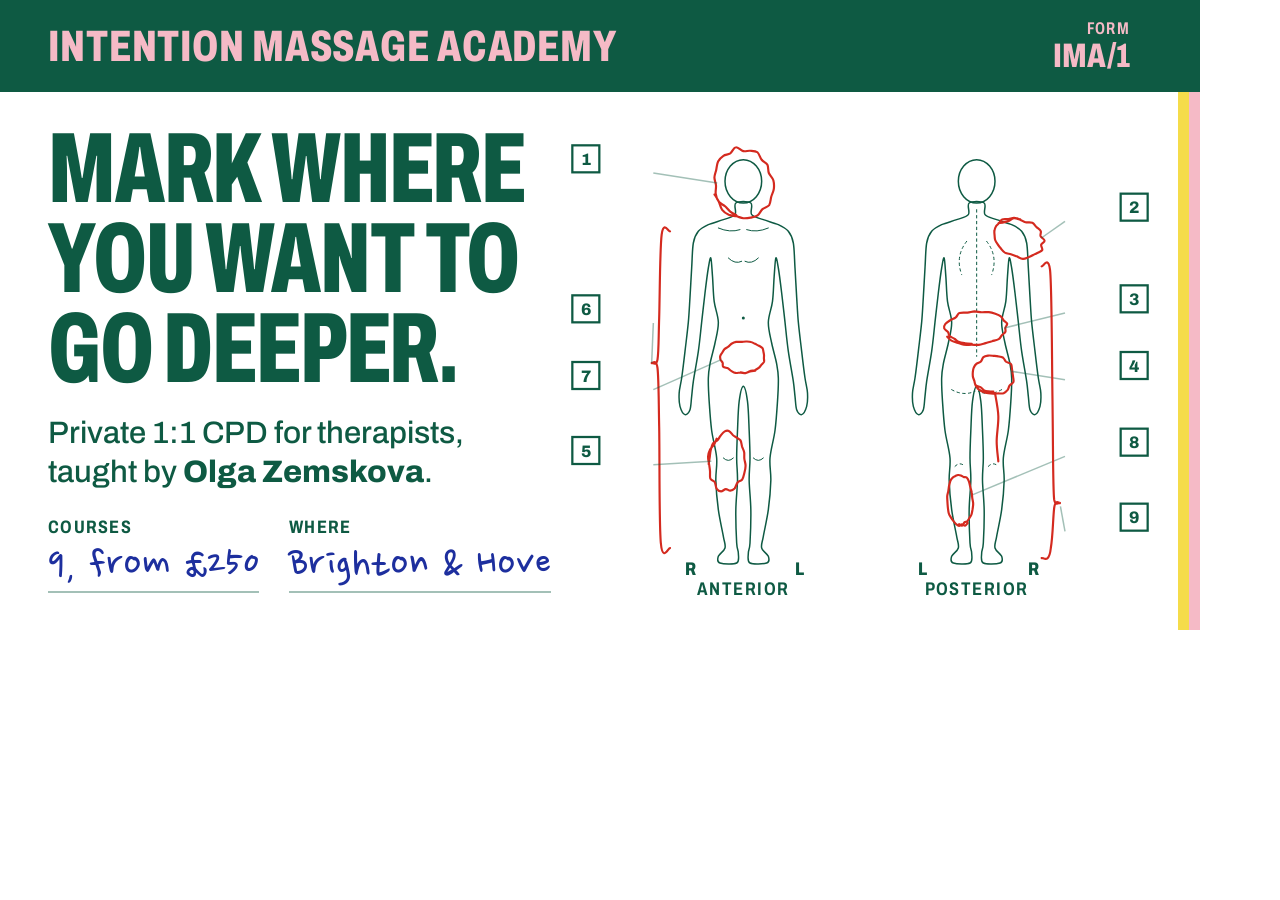
==== commit d18280cd: "Make the social preview readable at chat size Pink school name on a form-green band, larger lede, fi" ====
--- a/.impeccable/og/og-card.html
+++ b/.impeccable/og/og-card.html
@@ -8,20 +8,25 @@
 <style>
   html, body { margin: 0; width: 1200px; height: 630px; overflow: hidden; background: var(--paper); }
   .card { position: relative; width: 1200px; height: 630px; color: var(--ink); font-family: var(--form); }
-  .top { position: absolute; left: 48px; right: 70px; top: 30px; display: flex; justify-content: space-between; align-items: end; padding-bottom: 14px; border-bottom: 3px solid var(--ink); }
-  .top .name { font-weight: 800; font-stretch: 70%; font-size: 28px; letter-spacing: .02em; text-transform: uppercase; line-height: 1; }
-  .top .ref { font-weight: 800; font-stretch: 70%; font-size: 26px; line-height: 1; text-align: right; }
-  .top .ref span { display: block; font-size: 13px; font-weight: 600; letter-spacing: .08em; text-transform: uppercase; color: var(--ink-soft); margin-bottom: 2px; }
-  .left { position: absolute; left: 48px; top: 122px; width: 500px; }
-  .left h1 { font-size: 100px; margin: 0 0 22px; text-wrap: initial; }
-  .left p { margin: 0; font-size: 24px; line-height: 1.35; font-stretch: 100%; max-width: 30ch; }
+  .top { position: absolute; left: 0; right: 0; top: 0; height: 92px; padding: 0 70px 0 48px; display: flex; justify-content: space-between; align-items: center; background: var(--ink); }
+  .top .name { color: var(--pink); font-weight: 800; font-stretch: 70%; font-size: 44px; letter-spacing: .02em; text-transform: uppercase; line-height: 1; }
+  .top .ref { color: var(--pink); font-weight: 800; font-stretch: 70%; font-size: 34px; line-height: 1; text-align: right; }
+  .top .ref span { display: block; font-size: 17px; font-weight: 650; letter-spacing: .08em; text-transform: uppercase; margin-bottom: 2px; }
+  .left { position: absolute; left: 48px; top: 124px; width: 520px; }
+  .left h1 { font-size: 100px; margin: 0 0 20px; text-wrap: initial; }
+  .left p { margin: 0; font-size: 31px; line-height: 1.25; font-stretch: 100%; font-weight: 500; }
   .left p strong { font-weight: 800; }
-  .fields { display: flex; gap: 28px; margin-top: 20px; }
-  .fields div { border-bottom: 1.5px solid var(--rule); padding-bottom: 4px; }
-  .fields b { display: block; font-size: 13px; font-weight: 650; font-stretch: 78%; letter-spacing: .07em; text-transform: uppercase; }
-  .fields span { font-family: var(--pen); color: var(--blue); font-size: 36px; line-height: 1.1; }
-  .chart { position: absolute; left: 545px; top: 112px; width: 610px; }
+  .fields { display: flex; gap: 30px; margin-top: 22px; }
+  .fields div { border-bottom: 2px solid var(--rule); padding-bottom: 2px; }
+  .fields b { display: block; font-size: 18px; font-weight: 700; font-stretch: 78%; letter-spacing: .07em; text-transform: uppercase; }
+  .fields span { font-family: var(--pen); color: var(--blue); font-size: 46px; line-height: 1.05; }
+  .chart { position: absolute; left: 560px; top: 118px; width: 600px; }
   .chart .mark .lab { display: none; }
+  .chart .mark .box { transform-box: fill-box; transform-origin: center; scale: 1.8; }
+  .chart .mark .boxn { font-size: 20px; translate: 0 3px; }
+  .chart .mark .leader { stroke-width: 1.8; }
+  .chart .caps text { font-size: 22px; }
+  .chart .caps .side { font-size: 22px; }
   .copy-edges i { width: 11px; }
 </style>
 </head>
@@ -31,7 +36,7 @@
   <div class="top"><span class="name">Intention Massage Academy</span><span class="ref"><span>Form</span>IMA/1</span></div>
   <div class="left">
     <h1>Mark where you want to go deeper.</h1>
-    <p>Private, one-to-one CPD for qualified massage therapists, taught by <strong>Olga Zemskova</strong>.</p>
+    <p>Private 1:1 CPD for therapists,<br>taught by <strong>Olga Zemskova</strong>.</p>
     <div class="fields"><div><b>Courses</b><span>9, from £250</span></div><div><b>Where</b><span>Brighton &amp; Hove</span></div></div>
   </div>
   <div class="chart"><svg class="chart-svg" viewBox="0 0 720 600" role="group" aria-hidden="true"><title>Body chart. Anterior and posterior views with nine CPD courses marked by body region.</title><defs><clipPath id="clip-migraine"><ellipse cx="220" cy="78" rx="32" ry="37.6" transform="rotate(-8 220 78)"/></clipPath><clipPath id="clip-knee"><ellipse cx="201" cy="412" rx="19.7" ry="32" transform="rotate(4 201 412)"/></clipPath><clipPath id="clip-shoulder"><ellipse cx="550" cy="144" rx="28.2" ry="20.7" transform="rotate(18 550 144)"/></clipPath><clipPath id="clip-lowback"><ellipse cx="500" cy="252" rx="33.8" ry="18.8" transform="rotate(-3 500 252)"/></clipPath><clipPath id="clip-pelvic"><ellipse cx="520" cy="308" rx="22.6" ry="20.7" transform="rotate(8 520 308)"/></clipPath><clipPath id="clip-myo3"><path d="M509 102C512.2 104.3 507.5 112.7 510 116C512.5 119.3 518.7 120 524 122C529.3 124 537 125.7 542 128C547 130.3 551 132.3 554 136C557 139.7 558.7 142.7 560 150C561.3 157.3 561.3 169.2 562 180C562.7 190.8 563.3 204.2 564 215C564.7 225.8 565 234.2 566 245C567 255.8 568.7 268.8 570 280C571.3 291.2 572.8 303.7 574 312C575.2 320.3 576.7 324.3 577 330C577.3 335.7 577.2 341.7 576 346C574.8 350.3 572 355.3 570 356C568 356.7 565.3 353.7 564 350C562.7 346.3 562.7 339.7 562 334C561.3 328.3 561.3 325 560 316C558.7 307 555.7 291.8 554 280C552.3 268.2 551.3 256.7 550 245C548.7 233.3 547.3 220.8 546 210C544.7 199.2 543.2 187 542 180C540.8 173 539.8 166.3 539 168C538.2 169.7 537.7 181.3 537 190C536.3 198.7 536.2 210.8 535 220C533.8 229.2 530.2 236.7 530 245C529.8 253.3 532.3 261.7 534 270C535.7 278.3 538.7 288 540 295C541.3 302 541.8 304.5 542 312C542.2 319.5 541.7 329.5 541 340C540.3 350.5 539.5 363.7 538 375C536.5 386.3 532.8 398 532 408C531.2 418 533.3 424.7 533 435C532.7 445.3 531.5 458.8 530 470C528.5 481.2 525.3 494.3 524 502C522.7 509.7 521 512 522 516C523 520 529 523 530 526C531 529 531.7 532.7 528 534C524.3 535.3 511.7 536 508 534C504.3 532 506 526 506 522C506 518 507.5 518.7 508 510C508.5 501.3 509.2 482.5 509 470C508.8 457.5 507.2 445.3 507 435C506.8 424.7 508 418 508 408C508 398 507.5 386.3 507 375C506.5 363.7 506.2 348.8 505 340C503.8 331.2 501.7 322 500 322C498.3 322 496.2 331.2 495 340C493.8 348.8 493.5 363.7 493 375C492.5 386.3 492 398 492 408C492 418 493.2 424.7 493 435C492.8 445.3 491.2 457.5 491 470C490.8 482.5 491.5 501.3 492 510C492.5 518.7 494 518 494 522C494 526 495.7 532 492 534C488.3 536 475.7 535.3 472 534C468.3 532.7 469 529 470 526C471 523 477 520 478 516C479 512 477.3 509.7 476 502C474.7 494.3 471.5 481.2 470 470C468.5 458.8 467.3 445.3 467 435C466.7 424.7 468.8 418 468 408C467.2 398 463.5 386.3 462 375C460.5 363.7 459.7 350.5 459 340C458.3 329.5 457.8 319.5 458 312C458.2 304.5 458.7 302 460 295C461.3 288 464.3 278.3 466 270C467.7 261.7 470.2 253.3 470 245C469.8 236.7 466.2 229.2 465 220C463.8 210.8 463.7 198.7 463 190C462.3 181.3 461.8 169.7 461 168C460.2 166.3 459.2 173 458 180C456.8 187 455.3 199.2 454 210C452.7 220.8 451.3 233.3 450 245C448.7 256.7 447.7 268.2 446 280C444.3 291.8 441.3 307 440 316C438.7 325 438.7 328.3 438 334C437.3 339.7 437.3 346.3 436 350C434.7 353.7 432 356.7 430 356C428 355.3 425.2 350.3 424 346C422.8 341.7 422.7 335.7 423 330C423.3 324.3 424.8 320.3 426 312C427.2 303.7 428.7 291.2 430 280C431.3 268.8 433 255.8 434 245C435 234.2 435.3 225.8 436 215C436.7 204.2 437.3 190.8 438 180C438.7 169.2 438.7 157.3 440 150C441.3 142.7 443 139.7 446 136C449 132.3 453 130.3 458 128C463 125.7 470.7 124 476 122C481.3 120 487.5 119.3 490 116C492.5 112.7 487.8 104.3 491 102C494.2 99.7 505.8 99.7 509 102Z"/><ellipse cx="500" cy="76" rx="22" ry="26"/></clipPath><clipPath id="clip-womens"><ellipse cx="220" cy="287" rx="26" ry="18.5" transform="rotate(-4 220 287)"/></clipPath><clipPath id="clip-myo1"><ellipse cx="520" cy="458" rx="15" ry="30" transform="rotate(-3 520 458)"/></clipPath></defs><g class="fig" aria-hidden="true"><path d="M229 102C232.2 104.3 227.5 112.7 230 116C232.5 119.3 238.7 120 244 122C249.3 124 257 125.7 262 128C267 130.3 271 132.3 274 136C277 139.7 278.7 142.7 280 150C281.3 157.3 281.3 169.2 282 180C282.7 190.8 283.3 204.2 284 215C284.7 225.8 285 234.2 286 245C287 255.8 288.7 268.8 290 280C291.3 291.2 292.8 303.7 294 312C295.2 320.3 296.7 324.3 297 330C297.3 335.7 297.2 341.7 296 346C294.8 350.3 292 355.3 290 356C288 356.7 285.3 353.7 284 350C282.7 346.3 282.7 339.7 282 334C281.3 328.3 281.3 325 280 316C278.7 307 275.7 291.8 274 280C272.3 268.2 271.3 256.7 270 245C268.7 233.3 267.3 220.8 266 210C264.7 199.2 263.2 187 262 180C260.8 173 259.8 166.3 259 168C258.2 169.7 257.7 181.3 257 190C256.3 198.7 256.2 210.8 255 220C253.8 229.2 250.2 236.7 250 245C249.8 253.3 252.3 261.7 254 270C255.7 278.3 258.7 288 260 295C261.3 302 261.8 304.5 262 312C262.2 319.5 261.7 329.5 261 340C260.3 350.5 259.5 363.7 258 375C256.5 386.3 252.8 398 252 408C251.2 418 253.3 424.7 253 435C252.7 445.3 251.5 458.8 250 470C248.5 481.2 245.3 494.3 244 502C242.7 509.7 241 512 242 516C243 520 249 523 250 526C251 529 251.7 532.7 248 534C244.3 535.3 231.7 536 228 534C224.3 532 226 526 226 522C226 518 227.5 518.7 228 510C228.5 501.3 229.2 482.5 229 470C228.8 457.5 227.2 445.3 227 435C226.8 424.7 228 418 228 408C228 398 227.5 386.3 227 375C226.5 363.7 226.2 348.8 225 340C223.8 331.2 221.7 322 220 322C218.3 322 216.2 331.2 215 340C213.8 348.8 213.5 363.7 213 375C212.5 386.3 212 398 212 408C212 418 213.2 424.7 213 435C212.8 445.3 211.2 457.5 211 470C210.8 482.5 211.5 501.3 212 510C212.5 518.7 214 518 214 522C214 526 215.7 532 212 534C208.3 536 195.7 535.3 192 534C188.3 532.7 189 529 190 526C191 523 197 520 198 516C199 512 197.3 509.7 196 502C194.7 494.3 191.5 481.2 190 470C188.5 458.8 187.3 445.3 187 435C186.7 424.7 188.8 418 188 408C187.2 398 183.5 386.3 182 375C180.5 363.7 179.7 350.5 179 340C178.3 329.5 177.8 319.5 178 312C178.2 304.5 178.7 302 180 295C181.3 288 184.3 278.3 186 270C187.7 261.7 190.2 253.3 190 245C189.8 236.7 186.2 229.2 185 220C183.8 210.8 183.7 198.7 183 190C182.3 181.3 181.8 169.7 181 168C180.2 166.3 179.2 173 178 180C176.8 187 175.3 199.2 174 210C172.7 220.8 171.3 233.3 170 245C168.7 256.7 167.7 268.2 166 280C164.3 291.8 161.3 307 160 316C158.7 325 158.7 328.3 158 334C157.3 339.7 157.3 346.3 156 350C154.7 353.7 152 356.7 150 356C148 355.3 145.2 350.3 144 346C142.8 341.7 142.7 335.7 143 330C143.3 324.3 144.8 320.3 146 312C147.2 303.7 148.7 291.2 150 280C151.3 268.8 153 255.8 154 245C155 234.2 155.3 225.8 156 215C156.7 204.2 157.3 190.8 158 180C158.7 169.2 158.7 157.3 160 150C161.3 142.7 163 139.7 166 136C169 132.3 173 130.3 178 128C183 125.7 190.7 124 196 122C201.3 120 207.5 119.3 210 116C212.5 112.7 207.8 104.3 211 102C214.2 99.7 225.8 99.7 229 102Z"/><ellipse cx="220" cy="76" rx="22" ry="26"/><path d="M509 102C512.2 104.3 507.5 112.7 510 116C512.5 119.3 518.7 120 524 122C529.3 124 537 125.7 542 128C547 130.3 551 132.3 554 136C557 139.7 558.7 142.7 560 150C561.3 157.3 561.3 169.2 562 180C562.7 190.8 563.3 204.2 564 215C564.7 225.8 565 234.2 566 245C567 255.8 568.7 268.8 570 280C571.3 291.2 572.8 303.7 574 312C575.2 320.3 576.7 324.3 577 330C577.3 335.7 577.2 341.7 576 346C574.8 350.3 572 355.3 570 356C568 356.7 565.3 353.7 564 350C562.7 346.3 562.7 339.7 562 334C561.3 328.3 561.3 325 560 316C558.7 307 555.7 291.8 554 280C552.3 268.2 551.3 256.7 550 245C548.7 233.3 547.3 220.8 546 210C544.7 199.2 543.2 187 542 180C540.8 173 539.8 166.3 539 168C538.2 169.7 537.7 181.3 537 190C536.3 198.7 536.2 210.8 535 220C533.8 229.2 530.2 236.7 530 245C529.8 253.3 532.3 261.7 534 270C535.7 278.3 538.7 288 540 295C541.3 302 541.8 304.5 542 312C542.2 319.5 541.7 329.5 541 340C540.3 350.5 539.5 363.7 538 375C536.5 386.3 532.8 398 532 408C531.2 418 533.3 424.7 533 435C532.7 445.3 531.5 458.8 530 470C528.5 481.2 525.3 494.3 524 502C522.7 509.7 521 512 522 516C523 520 529 523 530 526C531 529 531.7 532.7 528 534C524.3 535.3 511.7 536 508 534C504.3 532 506 526 506 522C506 518 507.5 518.7 508 510C508.5 501.3 509.2 482.5 509 470C508.8 457.5 507.2 445.3 507 435C506.8 424.7 508 418 508 408C508 398 507.5 386.3 507 375C506.5 363.7 506.2 348.8 505 340C503.8 331.2 501.7 322 500 322C498.3 322 496.2 331.2 495 340C493.8 348.8 493.5 363.7 493 375C492.5 386.3 492 398 492 408C492 418 493.2 424.7 493 435C492.8 445.3 491.2 457.5 491 470C490.8 482.5 491.5 501.3 492 510C492.5 518.7 494 518 494 522C494 526 495.7 532 492 534C488.3 536 475.7 535.3 472 534C468.3 532.7 469 529 470 526C471 523 477 520 478 516C479 512 477.3 509.7 476 502C474.7 494.3 471.5 481.2 470 470C468.5 458.8 467.3 445.3 467 435C466.7 424.7 468.8 418 468 408C467.2 398 463.5 386.3 462 375C460.5 363.7 459.7 350.5 459 340C458.3 329.5 457.8 319.5 458 312C458.2 304.5 458.7 302 460 295C461.3 288 464.3 278.3 466 270C467.7 261.7 470.2 253.3 470 245C469.8 236.7 466.2 229.2 465 220C463.8 210.8 463.7 198.7 463 190C462.3 181.3 461.8 169.7 461 168C460.2 166.3 459.2 173 458 180C456.8 187 455.3 199.2 454 210C452.7 220.8 451.3 233.3 450 245C448.7 256.7 447.7 268.2 446 280C444.3 291.8 441.3 307 440 316C438.7 325 438.7 328.3 438 334C437.3 339.7 437.3 346.3 436 350C434.7 353.7 432 356.7 430 356C428 355.3 425.2 350.3 424 346C422.8 341.7 422.7 335.7 423 330C423.3 324.3 424.8 320.3 426 312C427.2 303.7 428.7 291.2 430 280C431.3 268.8 433 255.8 434 245C435 234.2 435.3 225.8 436 215C436.7 204.2 437.3 190.8 438 180C438.7 169.2 438.7 157.3 440 150C441.3 142.7 443 139.7 446 136C449 132.3 453 130.3 458 128C463 125.7 470.7 124 476 122C481.3 120 487.5 119.3 490 116C492.5 112.7 487.8 104.3 491 102C494.2 99.7 505.8 99.7 509 102Z"/><ellipse cx="500" cy="76" rx="22" ry="26"/><path class="detail" d="M190 132q14 6 26 2M250 132q-14 6 -26 2 M202 168q8 8 16 4M238 168q-8 8 -16 4 M196 408q6 6 12 0M232 408q6 6 12 0"/><circle class="detail-dot" cx="220" cy="240" r="1.8"/><path class="detail spine" d="M500 110V286 M488 148q-14 18 -6 40M512 148q14 18 6 40 M470 326q14 8 28 2M530 326q-14 8 -28 2 M474 418q6 -6 12 0M514 418q6 -6 12 0"/></g><g class="caps" aria-hidden="true"><text x="220" y="572" text-anchor="middle">Anterior</text><text x="500" y="572" text-anchor="middle">Posterior</text><text class="side" x="150" y="548">R</text><text class="side" x="282" y="548">L</text><text class="side" x="430" y="548">L</text><text class="side" x="562" y="548">R</text></g><g class="mark" data-course="migraine" tabindex="0" role="button" aria-pressed="false" aria-label="Migraine & Headache Relief"><ellipse class="hit" cx="220" cy="78" rx="42" ry="48" transform="rotate(-8 220 78)"/><g class="hatch" clip-path="url(#clip-migraine)"><path pathLength="1" d="M152.6 69.7Q190 39.3 228.3 10.6"/><path pathLength="1" d="M155.8 73.8Q194 43.2 231.5 14.7"/><path pathLength="1" d="M159 77.9Q196.9 48 234.7 18.8"/><path pathLength="1" d="M162.2 82Q199 52.5 237.9 22.9"/><path pathLength="1" d="M165.4 86.1Q202.1 56.4 241.1 27"/><path pathLength="1" d="M168.6 90.2Q205.4 59.7 244.3 31.1"/><path pathLength="1" d="M171.8 94.3Q209.5 65.5 247.5 35.2"/><path pathLength="1" d="M175 98.4Q212 68.2 250.7 39.3"/><path pathLength="1" d="M178.2 102.5Q216.4 74 253.9 43.4"/><path pathLength="1" d="M181.4 106.6Q219.4 76.8 257.1 47.5"/><path pathLength="1" d="M184.6 110.7Q223.6 80.1 260.3 51.6"/><path pathLength="1" d="M187.8 114.8Q226.5 84.7 263.5 55.7"/><path pathLength="1" d="M191 118.9Q228 88.4 266.7 59.8"/><path pathLength="1" d="M194.2 123Q231.6 94.2 269.9 63.9"/><path pathLength="1" d="M197.4 127.1Q234.5 97.7 273.1 68"/><path pathLength="1" d="M200.6 131.2Q238.8 101.3 276.3 72.1"/><path pathLength="1" d="M203.8 135.3Q241.8 104.7 279.5 76.2"/><path pathLength="1" d="M207 139.4Q243.8 109.1 282.7 80.3"/><path pathLength="1" d="M210.2 143.5Q248.5 113.8 285.9 84.4"/></g><path class="ring" pathLength="1" d="M211.8 116.8C210.6 116.1 206.6 114.1 204.3 112.3C202 110.5 200.4 107.9 198.1 105.9C195.8 103.9 192.3 102.8 190.5 100.4C188.6 97.9 187.4 94.3 186.9 91C186.3 87.8 187.5 84.3 187.2 81C186.9 77.7 185.3 74.5 185.3 71.4C185.4 68.2 186.8 65.2 187.5 62C188.2 58.8 188.3 54.9 189.7 52.2C191.2 49.4 193.7 47 196.1 45.4C198.5 43.8 201.8 44.2 204.3 42.5C206.8 40.7 208.3 35.5 210.9 35.1C213.5 34.6 217 39 219.9 39.7C222.8 40.4 225.4 39 228.2 39.3C231 39.5 234.6 39.3 236.9 41.1C239.2 42.9 240 47.6 242 50.1C244 52.6 247.4 53.5 248.9 56.1C250.3 58.8 249.4 62.9 250.6 66C251.8 69.1 255 71.5 256 74.7C256.9 77.9 257 81.7 256.6 85C256.2 88.3 254.5 91.3 253.5 94.5C252.6 97.7 252.7 102 251 104.5C249.2 106.9 245.3 107.3 243 109.3C240.7 111.4 239.5 115.1 237.1 116.8C234.8 118.5 231.6 118.9 228.8 119.5C225.9 120.1 223 120.5 220.1 120.3C217.2 120 214.5 118.6 211.6 117.9C208.6 117.3 205.4 117.4 202.5 116.2C199.7 114.9 196.6 112.9 194.6 110.3C192.6 107.7 192 103.5 190.5 100.3C189 97.2 186.3 93.1 185.4 91.6"/><path class="leader" d="M112 66L188.7 78"/><rect class="box" x="22" y="40" width="18" height="18"/><text class="boxn" x="31" y="53.5" text-anchor="middle">1</text><text class="lab" x="22" y="74" text-anchor="start">Migraine &</text><text class="lab sub" x="22" y="90" text-anchor="start">Headache Relief</text></g><g class="mark" data-course="deep" tabindex="0" role="button" aria-pressed="false" aria-label="Deep Tissue 2 days"><rect class="hit" x="106" y="130" width="40" height="400"/><g class="hatch hatch-wide" clip-path="url(#clip-myo3)" transform="translate(-280 0)"><path pathLength="1" d="M62.1 236.2Q306.9 44.6 553.8 -147.9"/><path pathLength="1" d="M66.4 241.7Q312.6 50.8 558.1 -142.4"/><path pathLength="1" d="M70.7 247.3Q317.3 54.7 562.4 -136.9"/><path pathLength="1" d="M75 252.8Q320.6 61.1 566.7 -131.4"/><path pathLength="1" d="M79.3 258.3Q324 66.1 571 -125.9"/><path pathLength="1" d="M83.6 263.8Q328.7 70.8 575.3 -120.4"/><path pathLength="1" d="M87.9 269.3Q332.7 77.9 579.6 -114.8"/><path pathLength="1" d="M92.2 274.8Q337.2 82.1 583.9 -109.3"/><path pathLength="1" d="M96.5 280.4Q342.1 89.2 588.3 -103.8"/><path pathLength="1" d="M100.8 285.9Q345.7 93.7 592.6 -98.3"/><path pathLength="1" d="M105.2 291.4Q351.1 100.2 596.9 -92.8"/><path pathLength="1" d="M109.5 296.9Q356.1 105.7 601.2 -87.3"/><path pathLength="1" d="M113.8 302.4Q359.1 110.1 605.5 -81.8"/><path pathLength="1" d="M118.1 307.9Q363.6 116.8 609.8 -76.2"/><path pathLength="1" d="M122.4 313.5Q369.3 120.5 614.1 -70.7"/><path pathLength="1" d="M126.7 319Q371.8 126.2 618.4 -65.2"/><path pathLength="1" d="M131 324.5Q376.2 132.4 622.7 -59.7"/><path pathLength="1" d="M135.3 330Q381.4 137.3 627 -54.2"/><path pathLength="1" d="M139.6 335.5Q384.3 143.2 631.3 -48.7"/><path pathLength="1" d="M143.9 341Q389.5 149.1 635.7 -43.1"/><path pathLength="1" d="M148.2 346.5Q395.2 154.9 640 -37.6"/><path pathLength="1" d="M152.6 352.1Q398.5 160.3 644.3 -32.1"/><path pathLength="1" d="M156.9 357.6Q403.1 164.4 648.6 -26.6"/><path pathLength="1" d="M161.2 363.1Q408 171.7 652.9 -21.1"/><path pathLength="1" d="M165.5 368.6Q412.2 177.2 657.2 -15.6"/><path pathLength="1" d="M169.8 374.1Q415.4 181.8 661.5 -10"/><path pathLength="1" d="M174.1 379.6Q419 187.9 665.8 -4.5"/><path pathLength="1" d="M178.4 385.2Q423.2 192 670.1 1"/><path pathLength="1" d="M182.7 390.7Q427.9 197.8 674.4 6.5"/><path pathLength="1" d="M187 396.2Q432.5 203 678.8 12"/><path pathLength="1" d="M191.3 401.7Q436 208.8 683.1 17.5"/><path pathLength="1" d="M195.7 407.2Q440.6 214.8 687.4 23.1"/><path pathLength="1" d="M200 412.7Q444.7 221.6 691.7 28.6"/><path pathLength="1" d="M204.3 418.3Q450.4 225.3 696 34.1"/><path pathLength="1" d="M208.6 423.8Q453.8 231.3 700.3 39.6"/><path pathLength="1" d="M212.9 429.3Q458.4 236.3 704.6 45.1"/><path pathLength="1" d="M217.2 434.8Q463.9 243.9 708.9 50.6"/><path pathLength="1" d="M221.5 440.3Q467.3 248.2 713.2 56.1"/><path pathLength="1" d="M225.8 445.8Q470.7 252.8 717.5 61.7"/><path pathLength="1" d="M230.1 451.4Q475.6 258.7 721.8 67.2"/><path pathLength="1" d="M234.4 456.9Q481.1 264 726.2 72.7"/><path pathLength="1" d="M238.7 462.4Q483.5 271.4 730.5 78.2"/><path pathLength="1" d="M243.1 467.9Q489 275 734.8 83.7"/><path pathLength="1" d="M247.4 473.4Q493.3 280.2 739.1 89.2"/><path pathLength="1" d="M251.7 478.9Q497.6 288 743.4 94.8"/><path pathLength="1" d="M256 484.5Q502.7 292.8 747.7 100.3"/><path pathLength="1" d="M260.3 490Q505.6 297.6 752 105.8"/><path pathLength="1" d="M264.6 495.5Q509.7 304 756.3 111.3"/><path pathLength="1" d="M268.9 501Q514.9 309.6 760.6 116.8"/><path pathLength="1" d="M273.2 506.5Q518.7 313.8 764.9 122.3"/><path pathLength="1" d="M277.5 512Q524.1 321.1 769.3 127.9"/><path pathLength="1" d="M281.8 517.5Q528.6 326.2 773.6 133.4"/><path pathLength="1" d="M286.2 523.1Q532.8 331.6 777.9 138.9"/><path pathLength="1" d="M290.5 528.6Q535.7 336.5 782.2 144.4"/><path pathLength="1" d="M294.8 534.1Q540.3 340.9 786.5 149.9"/><path pathLength="1" d="M299.1 539.6Q543.8 347 790.8 155.4"/><path pathLength="1" d="M303.4 545.1Q548.7 353.5 795.1 161"/><path pathLength="1" d="M307.7 550.6Q554.7 358.4 799.4 166.5"/><path pathLength="1" d="M312 556.2Q558.9 365.2 803.7 172"/><path pathLength="1" d="M316.3 561.7Q563.3 369.3 808 177.5"/><path pathLength="1" d="M320.6 567.2Q565.8 374.4 812.4 183"/><path pathLength="1" d="M324.9 572.7Q570.1 379.9 816.7 188.5"/><path pathLength="1" d="M329.3 578.2Q575.4 387.1 821 194.1"/><path pathLength="1" d="M333.6 583.7Q580.2 391.6 825.3 199.6"/><path pathLength="1" d="M337.9 589.3Q584.1 397.9 829.6 205.1"/><path pathLength="1" d="M342.2 594.8Q587 403.1 833.9 210.6"/><path pathLength="1" d="M346.5 600.3Q593.3 408.9 838.2 216.1"/><path pathLength="1" d="M350.8 605.8Q597.3 413.7 842.5 221.6"/><path pathLength="1" d="M355.1 611.3Q600.2 419.9 846.8 227.1"/><path pathLength="1" d="M359.4 616.8Q604.9 425.5 851.1 232.7"/><path pathLength="1" d="M363.7 622.4Q610.7 430 855.4 238.2"/><path pathLength="1" d="M368 627.9Q613.7 436.9 859.8 243.7"/><path pathLength="1" d="M372.3 633.4Q618.7 440.5 864.1 249.2"/><path pathLength="1" d="M376.7 638.9Q621.6 446 868.4 254.7"/><path pathLength="1" d="M381 644.4Q627.8 453.1 872.7 260.2"/><path pathLength="1" d="M385.3 649.9Q630.3 458.6 877 265.8"/><path pathLength="1" d="M389.6 655.4Q636.6 463.7 881.3 271.3"/><path pathLength="1" d="M393.9 661Q639.4 469 885.6 276.8"/><path pathLength="1" d="M398.2 666.5Q643.2 473.2 889.9 282.3"/><path pathLength="1" d="M402.5 672Q649.5 480.3 894.2 287.8"/><path pathLength="1" d="M406.8 677.5Q652.7 486.5 898.5 293.3"/><path pathLength="1" d="M411.1 683Q656.8 491.8 902.9 298.9"/><path pathLength="1" d="M415.4 688.5Q662.1 495.8 907.2 304.4"/><path pathLength="1" d="M419.8 694.1Q665 501.5 911.5 309.9"/><path pathLength="1" d="M424.1 699.6Q669.3 507.7 915.8 315.4"/><path pathLength="1" d="M428.4 705.1Q673.7 512.8 920.1 320.9"/><path pathLength="1" d="M432.7 710.6Q677.7 519.5 924.4 326.4"/><path pathLength="1" d="M437 716.1Q682.5 523.9 928.7 332"/><path pathLength="1" d="M441.3 721.6Q687.4 530.5 933 337.5"/><path pathLength="1" d="M445.6 727.2Q691.3 536.1 937.3 343"/></g><path class="ring" pathLength="1" d="M132 136C130.3 136.7 124.2 122.7 122 140C119.8 157.3 119.8 215 119 240C118.2 265 118.5 281 117 290C115.5 299 110 292.3 110 294C110 295.7 115.5 287.3 117 300C118.5 312.7 118.3 335 119 370C119.7 405 118.8 485.7 121 510C123.2 534.3 130.2 515 132 516"/><path class="leader" d="M112 246L110 294"/><rect class="box" x="22" y="220" width="18" height="18"/><text class="boxn" x="31" y="233.5" text-anchor="middle">6</text><text class="lab" x="22" y="254" text-anchor="start">Deep Tissue</text><text class="lab sub" x="22" y="270" text-anchor="start">2 days</text></g><g class="mark" data-course="womens" tabindex="0" role="button" aria-pressed="false" aria-label="Women’s Health Bodywork"><ellipse class="hit" cx="220" cy="287" rx="35" ry="28.5" transform="rotate(-4 220 287)"/><g class="hatch" clip-path="url(#clip-womens)"><path pathLength="1" d="M170 285.4Q199.4 260 230.6 238.1"/><path pathLength="1" d="M173.2 289.5Q204.3 263.7 233.8 242.2"/><path pathLength="1" d="M176.4 293.6Q206.9 269.3 237 246.3"/><path pathLength="1" d="M179.6 297.7Q207.7 274.1 240.2 250.4"/><path pathLength="1" d="M182.8 301.8Q210.8 277.8 243.4 254.5"/><path pathLength="1" d="M186 305.9Q214.2 280.2 246.6 258.6"/><path pathLength="1" d="M189.2 310Q219.1 288 249.8 262.7"/><path pathLength="1" d="M192.4 314.1Q220.8 289.1 253 266.8"/><path pathLength="1" d="M195.7 318.2Q226.6 296.8 256.2 270.9"/><path pathLength="1" d="M198.9 322.3Q229.5 298.2 259.4 275"/><path pathLength="1" d="M202.1 326.4Q234.7 300.5 262.6 279.1"/><path pathLength="1" d="M205.3 330.5Q237.3 305.8 265.8 283.2"/><path pathLength="1" d="M208.5 334.6Q236.9 309.1 269 287.3"/></g><path class="ring" pathLength="1" d="M216.8 305.1C217.8 305.2 220.8 306.3 222.7 306.1C224.5 305.8 226.1 304.2 228 303.7C229.8 303.1 232 303.2 233.7 302.6C235.5 301.9 237.2 301 238.5 299.9C239.9 298.9 240.6 297.4 241.6 296.2C242.7 295 244.2 293.9 244.8 292.6C245.3 291.3 244.7 289.7 244.7 288.4C244.7 287 244.9 285.7 244.8 284.4C244.7 283.1 244.4 281.8 244.1 280.4C243.8 279 243.8 277.4 243 276.2C242.1 275 240.2 274.2 238.7 273.3C237.2 272.5 235.6 271.8 234 271C232.4 270.3 230.9 269.2 229.1 268.8C227.4 268.3 225.2 268.3 223.3 268.2C221.3 268.2 219.4 268.6 217.4 268.7C215.4 268.8 213.2 268.4 211.3 268.7C209.3 269.1 207.4 270 205.8 270.9C204.3 271.9 203.4 273.4 202 274.4C200.6 275.5 198.6 276.2 197.4 277.4C196.2 278.5 195.7 280 194.8 281.3C194 282.7 192.7 284 192.3 285.5C191.9 286.9 192.2 288.5 192.6 289.9C193.1 291.3 194.7 292.4 195.2 293.8C195.7 295.2 194.7 297.3 195.8 298.4C196.9 299.5 200 299.6 201.6 300.4C203.2 301.3 204 302.6 205.5 303.5C207 304.4 208.6 305.6 210.5 305.9C212.4 306.3 214.7 305.4 216.8 305.5C218.8 305.5 220.8 306.3 222.7 306.1C224.6 305.8 226.2 304.5 228.2 304.1C230.1 303.6 233.4 303.5 234.4 303.3"/><path class="leader" d="M112 326L193.5 290"/><rect class="box" x="22" y="300" width="18" height="18"/><text class="boxn" x="31" y="313.5" text-anchor="middle">7</text><text class="lab" x="22" y="334" text-anchor="start">Women’s</text><text class="lab sub" x="22" y="350" text-anchor="start">Health Bodywork</text></g><g class="mark" data-course="knee" tabindex="0" role="button" aria-pressed="false" aria-label="Knee & Leg Care · runners"><ellipse class="hit" cx="201" cy="412" rx="29" ry="42" transform="rotate(4 201 412)"/><g class="hatch" clip-path="url(#clip-knee)"><path pathLength="1" d="M143.7 405Q175.9 379.9 208 354.7"/><path pathLength="1" d="M146.9 409.1Q179.1 382.8 211.2 358.8"/><path pathLength="1" d="M150.1 413.2Q182.1 387.3 214.4 362.9"/><path pathLength="1" d="M153.3 417.3Q184.3 392.9 217.6 367"/><path pathLength="1" d="M156.5 421.4Q187.9 396.2 220.8 371.1"/><path pathLength="1" d="M159.7 425.5Q192.4 400.5 224 375.2"/><path pathLength="1" d="M162.9 429.6Q194.7 404.5 227.2 379.3"/><path pathLength="1" d="M166.1 433.7Q198.4 409.2 230.4 383.4"/><path pathLength="1" d="M169.3 437.7Q200.5 412.8 233.6 387.5"/><path pathLength="1" d="M172.5 441.8Q204.1 416.2 236.8 391.6"/><path pathLength="1" d="M175.7 445.9Q208.5 420.8 240 395.7"/><path pathLength="1" d="M178.9 450Q211.2 425.5 243.2 399.8"/><path pathLength="1" d="M182.1 454.1Q215.3 428.9 246.4 403.9"/><path pathLength="1" d="M185.3 458.2Q217.8 433.1 249.7 408"/><path pathLength="1" d="M188.6 462.3Q220.7 437.7 252.9 412.1"/><path pathLength="1" d="M191.8 466.4Q223.8 441.4 256.1 416.2"/></g><path class="ring" pathLength="1" d="M178.4 415.4C178.6 414 179.3 409.7 179.7 406.9C180.1 404 180.2 401.1 180.9 398.3C181.5 395.6 182.3 392.4 183.6 390.5C185 388.5 187.4 388.4 189 386.8C190.5 385.2 191.4 382.7 192.9 381C194.3 379.2 196 377 197.7 376.1C199.4 375.2 201.5 375 203.1 375.8C204.8 376.5 206.2 379.3 207.7 380.7C209.2 382 210.6 382.6 212 383.6C213.5 384.7 215.5 385.2 216.6 386.9C217.7 388.7 217.8 392 218.5 394.3C219.3 396.7 220.5 398.6 221 401C221.4 403.4 220.9 406.2 221.2 408.9C221.5 411.6 222.7 414.4 222.7 417.2C222.7 420 222 423 221.3 425.8C220.6 428.6 220 432 218.6 433.9C217.3 435.8 214.7 435.6 213.1 437.4C211.6 439.2 211 442.9 209.5 444.6C208 446.2 206 447.1 204.3 447.2C202.5 447.3 200.8 445.2 199 445.3C197.2 445.4 195.1 448.1 193.3 448.1C191.5 448 189.4 447 188.1 445.1C186.8 443.2 186.9 438.9 185.6 436.8C184.3 434.7 181.3 435 180.4 432.8C179.5 430.5 180.3 426.5 180 423.6C179.8 420.7 179.3 418.2 178.9 415.4C178.5 412.5 177.5 409.3 177.7 406.4C177.9 403.5 178.9 400.2 180.1 397.8C181.3 395.4 183.5 394.1 184.8 392C186.2 389.8 187.5 386 188 384.8"/><path class="leader" d="M112 416L181.7 412"/><rect class="box" x="22" y="390" width="18" height="18"/><text class="boxn" x="31" y="403.5" text-anchor="middle">5</text><text class="lab" x="22" y="424" text-anchor="start">Knee & Leg</text><text class="lab sub" x="22" y="440" text-anchor="start">Care · runners</text></g><g class="mark" data-course="shoulder" tabindex="0" role="button" aria-pressed="false" aria-label="Shoulder Advanced techniques"><ellipse class="hit" cx="550" cy="144" rx="38" ry="30" transform="rotate(18 550 144)"/><g class="hatch" clip-path="url(#clip-shoulder)"><path pathLength="1" d="M499.5 137.8Q527.9 115.2 556.2 93.5"/><path pathLength="1" d="M502.7 141.9Q530.3 119.3 559.4 97.6"/><path pathLength="1" d="M505.9 146Q534.8 122.7 562.6 101.7"/><path pathLength="1" d="M509.1 150.1Q537.6 127.8 565.8 105.8"/><path pathLength="1" d="M512.3 154.2Q539.5 131.6 569 109.9"/><path pathLength="1" d="M515.5 158.3Q544.1 136.1 572.2 114"/><path pathLength="1" d="M518.7 162.4Q546 141.4 575.4 118.1"/><path pathLength="1" d="M521.9 166.5Q550.9 145.4 578.6 122.2"/><path pathLength="1" d="M525.1 170.6Q552.5 147.9 581.8 126.2"/><path pathLength="1" d="M528.3 174.7Q555.5 153.2 585 130.3"/><path pathLength="1" d="M531.5 178.8Q559.3 155.7 588.2 134.4"/><path pathLength="1" d="M534.7 182.9Q562.9 161.7 591.4 138.5"/><path pathLength="1" d="M537.9 187Q567 164.2 594.6 142.6"/><path pathLength="1" d="M541.1 191.1Q568.6 169.9 597.8 146.7"/></g><path class="ring" pathLength="1" d="M526.4 126.1C527.6 125.9 531.2 125.4 533.3 124.9C535.5 124.4 537.2 124 539.1 123.2C541 122.4 542.7 120.5 544.9 120.3C547.1 120.1 549.9 121.2 552.1 122C554.4 122.8 556.1 124.5 558.6 125.1C561 125.7 564.6 124.8 566.8 125.7C569 126.7 570 129.2 571.7 130.8C573.4 132.5 576.1 133.9 576.9 135.7C577.7 137.5 576 139.8 576.7 141.7C577.5 143.6 581.4 145.6 581.5 147.3C581.6 149.1 577.9 150.2 577.4 152C576.9 153.9 579.4 156.7 578.7 158.4C578.1 160 575.1 160.6 573.3 161.7C571.4 162.7 569.7 163.5 567.8 164.4C566 165.4 564.2 166.3 562.1 167.1C560.1 167.9 557.8 169.3 555.4 169.1C553 169 550.2 167 547.9 166C545.5 165.1 543.5 164.3 541.1 163.6C538.8 162.9 535.9 162.7 533.9 161.6C531.9 160.4 530.5 158.3 529.1 156.7C527.6 155 526.4 153.3 525.3 151.6C524.1 149.9 522.8 148.2 522.2 146.4C521.6 144.6 521.7 142.8 521.5 141C521.4 139.2 521 137.3 521.3 135.6C521.5 133.8 522 132 522.9 130.5C523.8 128.9 525.4 127.8 526.7 126.3C528 124.9 528.7 122.5 530.5 121.7C532.4 120.8 535.7 121.6 538.1 121.2C540.4 120.9 542.5 119.8 544.8 119.8C547.2 119.9 550.9 121.4 552.2 121.7"/><path class="leader" d="M606 124L577.6 144"/><rect class="box" x="680" y="98" width="18" height="18"/><text class="boxn" x="689" y="111.5" text-anchor="middle">2</text><text class="lab" x="698" y="132" text-anchor="end">Shoulder</text><text class="lab sub" x="698" y="148" text-anchor="end">Advanced techniques</text></g><g class="mark" data-course="lowback" tabindex="0" role="button" aria-pressed="false" aria-label="Low Back Pain Solutions"><ellipse class="hit" cx="500" cy="252" rx="44" ry="28" transform="rotate(-3 500 252)"/><g class="hatch" clip-path="url(#clip-lowback)"><path pathLength="1" d="M439.4 244.6Q473 216.8 507.4 191.4"/><path pathLength="1" d="M442.6 248.7Q476 220.9 510.6 195.5"/><path pathLength="1" d="M445.8 252.7Q480.4 226.3 513.8 199.6"/><path pathLength="1" d="M449 256.8Q482.3 230.2 517 203.7"/><path pathLength="1" d="M452.2 260.9Q487.3 233.4 520.3 207.8"/><path pathLength="1" d="M455.4 265Q490.2 238.3 523.5 211.8"/><path pathLength="1" d="M458.6 269.1Q492.6 243.3 526.7 215.9"/><path pathLength="1" d="M461.8 273.2Q495.6 246.7 529.9 220"/><path pathLength="1" d="M465 277.3Q499.5 251.9 533.1 224.1"/><path pathLength="1" d="M468.2 281.4Q501.8 255.6 536.3 228.2"/><path pathLength="1" d="M471.4 285.5Q505.9 259.3 539.5 232.3"/><path pathLength="1" d="M474.6 289.6Q508.4 262.7 542.7 236.4"/><path pathLength="1" d="M477.8 293.7Q510.8 266.2 545.9 240.5"/><path pathLength="1" d="M481 297.8Q514 271.8 549.1 244.6"/><path pathLength="1" d="M484.2 301.9Q517.6 274.5 552.3 248.7"/><path pathLength="1" d="M487.4 306Q520.4 280.2 555.5 252.8"/><path pathLength="1" d="M490.6 310.1Q525.5 283.9 558.7 256.9"/></g><path class="ring" pathLength="1" d="M494.1 271.1C492.8 271 488.7 270.7 486 270.3C483.3 269.9 480.3 269.5 478.2 268.6C476 267.7 475.1 266 473.3 264.9C471.5 263.7 468.6 262.9 467.4 261.6C466.1 260.2 466.7 258.5 465.7 256.9C464.6 255.4 461.5 254 461 252.3C460.5 250.7 461.3 248.7 462.5 247.1C463.7 245.5 466.3 244 468.3 242.7C470.4 241.4 473.1 240.7 474.9 239.2C476.8 237.8 477 235.1 479.3 234.1C481.7 233.2 486 233.9 489.1 233.5C492.1 233.2 494.7 232.2 497.5 232.1C500.3 232.1 503 233 505.8 233.1C508.6 233.3 511.8 232.7 514.6 233C517.3 233.3 520 234.1 522.4 234.9C524.9 235.8 527.4 236.8 529 238.1C530.6 239.3 530.9 241.1 532.2 242.6C533.4 244 536.2 245.2 536.6 246.7C536.9 248.3 534.7 250.1 534.4 251.7C534 253.4 535.2 255 534.5 256.5C533.8 258 531.5 259.4 530.2 260.8C528.8 262.3 528.3 264.3 526.4 265.4C524.4 266.6 521 267.1 518.4 267.9C515.7 268.6 513.3 269.4 510.7 270.1C508.1 270.8 505.4 271.9 502.6 272.2C499.7 272.5 496.8 272.1 493.8 272.1C490.8 272.1 487.4 272.5 484.6 272.1C481.8 271.7 479.4 270.5 476.8 269.6C474.2 268.8 471.2 268 469.2 266.8C467.2 265.6 465.4 263.1 464.6 262.4"/><path class="leader" d="M606 234L533.1 252"/><rect class="box" x="680" y="208" width="18" height="18"/><text class="boxn" x="689" y="221.5" text-anchor="middle">3</text><text class="lab" x="698" y="242" text-anchor="end">Low Back Pain</text><text class="lab sub" x="698" y="258" text-anchor="end">Solutions</text></g><g class="mark" data-course="pelvic" tabindex="0" role="button" aria-pressed="false" aria-label="Pelvic & Sciatica Release"><ellipse class="hit" cx="520" cy="308" rx="32" ry="30" transform="rotate(8 520 308)"/><g class="hatch" clip-path="url(#clip-pelvic)"><path pathLength="1" d="M479.6 303Q502.8 286.2 525 267.6"/><path pathLength="1" d="M482.8 307.1Q505.2 289 528.2 271.7"/><path pathLength="1" d="M486 311.2Q509.8 292.7 531.4 275.8"/><path pathLength="1" d="M489.2 315.3Q512.4 297.9 534.6 279.9"/><path pathLength="1" d="M492.4 319.4Q514 302.5 537.8 284"/><path pathLength="1" d="M495.6 323.5Q519.2 306.1 541 288.1"/><path pathLength="1" d="M498.8 327.6Q522 310.6 544.2 292.2"/><path pathLength="1" d="M502 331.7Q523.8 314 547.4 296.3"/><path pathLength="1" d="M505.2 335.8Q527.9 318.9 550.6 300.4"/><path pathLength="1" d="M508.4 339.9Q531.8 323 553.8 304.5"/><path pathLength="1" d="M511.6 344Q534.5 327.2 557 308.6"/><path pathLength="1" d="M514.8 348.1Q537.9 330.8 560.2 312.6"/></g><path class="ring" pathLength="1" d="M520 328.4C519.1 328.3 516.4 328.3 514.5 328C512.7 327.8 510.6 327.7 509 326.9C507.4 326.1 506.7 324.2 505 323.2C503.3 322.2 500.3 322.1 499 320.8C497.7 319.5 497.7 317.2 497.2 315.4C496.6 313.6 495.7 311.9 495.4 310.2C495.2 308.4 495.2 306.5 495.4 304.7C495.6 302.9 495.9 300.9 496.6 299.3C497.4 297.6 498.6 296 500 294.8C501.4 293.6 503.7 293.5 505.1 292.1C506.5 290.8 506.7 288 508.1 286.9C509.6 285.7 512 285.4 514 285.1C515.9 284.9 518 285.2 520.1 285.4C522.1 285.6 524 285.7 526 286.1C527.9 286.4 530.2 286.6 531.8 287.7C533.3 288.8 533.8 291.3 535.3 292.5C536.9 293.7 540 293.7 541.1 295.1C542.3 296.5 542 298.9 542.3 300.8C542.6 302.6 542.8 304.2 543 306C543.3 307.7 543.6 309.4 543.8 311.2C544 313.1 544.8 315.4 544.1 317C543.4 318.6 540.8 319.4 539.6 320.9C538.4 322.5 538.4 324.7 537.2 326.3C536 327.8 534.3 329.5 532.4 330.2C530.6 330.9 528 330.5 526 330.5C523.9 330.6 522 330.8 519.9 330.7C517.9 330.7 515.9 330.6 513.9 330.3C511.9 330 509.8 329.6 507.9 328.8C506 328.1 504 327 502.5 325.7C501 324.4 499.4 321.8 498.7 321"/><path class="ring trail" pathLength="1" d="M522 330C522.7 334.7 525.7 348.3 526 358C526.3 367.7 524 379 524 388C524 397 525.7 408 526 412"/><path class="leader" d="M606 314L541.6 304"/><rect class="box" x="680" y="288" width="18" height="18"/><text class="boxn" x="689" y="301.5" text-anchor="middle">4</text><text class="lab" x="698" y="322" text-anchor="end">Pelvic & Sciatica</text><text class="lab sub" x="698" y="338" text-anchor="end">Release</text></g><g class="mark" data-course="myo1" tabindex="0" role="button" aria-pressed="false" aria-label="Myofascial Release, 1 day"><ellipse class="hit" cx="520" cy="458" rx="24" ry="40" transform="translate(-40 0) rotate(-3 520 458)"/><g class="hatch" clip-path="url(#clip-myo1)" transform="translate(-40 0)"><path pathLength="1" d="M463.8 456.2Q499.2 430 531.9 403"/><path pathLength="1" d="M467 460.3Q502.9 432.8 535.1 407.1"/><path pathLength="1" d="M470.2 464.4Q505.2 438.3 538.3 411.2"/><path pathLength="1" d="M473.4 468.5Q507.8 441.7 541.5 415.3"/><path pathLength="1" d="M476.6 472.6Q512.3 448.2 544.7 419.4"/><path pathLength="1" d="M479.8 476.7Q513.7 450.9 547.9 423.5"/><path pathLength="1" d="M483 480.8Q514.9 455.2 551.1 427.6"/><path pathLength="1" d="M486.2 484.9Q521 460.8 554.3 431.7"/><path pathLength="1" d="M489.4 489Q525.1 461.3 557.5 435.8"/><path pathLength="1" d="M492.6 493.1Q526.1 467.4 560.7 439.9"/><path pathLength="1" d="M495.8 497.2Q527.5 470.4 563.9 444"/><path pathLength="1" d="M499 501.3Q531.4 472.8 567.1 448.1"/><path pathLength="1" d="M502.2 505.4Q534.1 480.2 570.3 452.2"/><path pathLength="1" d="M505.4 509.5Q537.6 481.7 573.5 456.3"/></g><path class="ring" pathLength="1" transform="translate(-40 0)" d="M519 487.3C519.5 487.6 521.4 489.6 522.4 489.3C523.5 488.9 524.3 486.2 525.3 485.3C526.3 484.4 527.5 484.7 528.5 483.9C529.5 483 530.3 481.6 531.2 480.2C532.1 478.8 533.1 477.5 533.8 475.7C534.4 474 534.7 471.6 535.1 469.4C535.4 467.2 535.9 464.9 535.8 462.7C535.8 460.4 535 458 534.7 455.8C534.4 453.5 534.4 451.2 534 449.1C533.7 447 532.9 445.2 532.4 443C531.8 440.9 531.5 438.3 530.8 436.3C530.1 434.4 529.1 432.4 528 431.4C526.9 430.5 525.4 431.2 524.3 430.7C523.1 430.3 522.1 429.3 521 428.9C519.9 428.5 518.8 428.3 517.7 428.4C516.6 428.6 515.6 429.1 514.5 429.6C513.4 430.1 512.3 430.5 511.3 431.5C510.3 432.4 509.2 433.6 508.5 435.3C507.8 436.9 507.4 439.1 506.9 441.2C506.5 443.2 506.4 445.4 506 447.4C505.7 449.5 504.9 451.3 504.7 453.5C504.5 455.6 504.8 458 504.9 460.3C505 462.6 505.2 464.9 505.4 467.2C505.7 469.6 505.9 472.3 506.5 474.3C507.1 476.4 508.3 478 509.2 479.6C510.2 481.2 511.2 482.5 512.2 483.7C513.3 485 514.3 486.4 515.4 487.4C516.5 488.3 517.7 489.4 518.9 489.5C520 489.5 521.1 487.6 522.3 487.5C523.5 487.5 524.9 489.5 526.1 489.2C527.2 489 528.7 486.5 529.2 486"/><path class="leader" d="M606 406L495.5 452"/><rect class="box" x="680" y="380" width="18" height="18"/><text class="boxn" x="689" y="393.5" text-anchor="middle">8</text><text class="lab" x="698" y="414" text-anchor="end">Myofascial</text><text class="lab sub" x="698" y="430" text-anchor="end">Release · 1 day</text></g><g class="mark" data-course="myo3" tabindex="0" role="button" aria-pressed="false" aria-label="Myofascial Release, 3 days"><rect class="hit" x="579" y="170" width="24" height="365"/><g class="hatch hatch-wide" clip-path="url(#clip-myo3)"><path pathLength="1" d="M62.1 236.2Q306.9 44.6 553.8 -147.9"/><path pathLength="1" d="M66.4 241.7Q312.6 50.8 558.1 -142.4"/><path pathLength="1" d="M70.7 247.3Q317.3 54.7 562.4 -136.9"/><path pathLength="1" d="M75 252.8Q320.6 61.1 566.7 -131.4"/><path pathLength="1" d="M79.3 258.3Q324 66.1 571 -125.9"/><path pathLength="1" d="M83.6 263.8Q328.7 70.8 575.3 -120.4"/><path pathLength="1" d="M87.9 269.3Q332.7 77.9 579.6 -114.8"/><path pathLength="1" d="M92.2 274.8Q337.2 82.1 583.9 -109.3"/><path pathLength="1" d="M96.5 280.4Q342.1 89.2 588.3 -103.8"/><path pathLength="1" d="M100.8 285.9Q345.7 93.7 592.6 -98.3"/><path pathLength="1" d="M105.2 291.4Q351.1 100.2 596.9 -92.8"/><path pathLength="1" d="M109.5 296.9Q356.1 105.7 601.2 -87.3"/><path pathLength="1" d="M113.8 302.4Q359.1 110.1 605.5 -81.8"/><path pathLength="1" d="M118.1 307.9Q363.6 116.8 609.8 -76.2"/><path pathLength="1" d="M122.4 313.5Q369.3 120.5 614.1 -70.7"/><path pathLength="1" d="M126.7 319Q371.8 126.2 618.4 -65.2"/><path pathLength="1" d="M131 324.5Q376.2 132.4 622.7 -59.7"/><path pathLength="1" d="M135.3 330Q381.4 137.3 627 -54.2"/><path pathLength="1" d="M139.6 335.5Q384.3 143.2 631.3 -48.7"/><path pathLength="1" d="M143.9 341Q389.5 149.1 635.7 -43.1"/><path pathLength="1" d="M148.2 346.5Q395.2 154.9 640 -37.6"/><path pathLength="1" d="M152.6 352.1Q398.5 160.3 644.3 -32.1"/><path pathLength="1" d="M156.9 357.6Q403.1 164.4 648.6 -26.6"/><path pathLength="1" d="M161.2 363.1Q408 171.7 652.9 -21.1"/><path pathLength="1" d="M165.5 368.6Q412.2 177.2 657.2 -15.6"/><path pathLength="1" d="M169.8 374.1Q415.4 181.8 661.5 -10"/><path pathLength="1" d="M174.1 379.6Q419 187.9 665.8 -4.5"/><path pathLength="1" d="M178.4 385.2Q423.2 192 670.1 1"/><path pathLength="1" d="M182.7 390.7Q427.9 197.8 674.4 6.5"/><path pathLength="1" d="M187 396.2Q432.5 203 678.8 12"/><path pathLength="1" d="M191.3 401.7Q436 208.8 683.1 17.5"/><path pathLength="1" d="M195.7 407.2Q440.6 214.8 687.4 23.1"/><path pathLength="1" d="M200 412.7Q444.7 221.6 691.7 28.6"/><path pathLength="1" d="M204.3 418.3Q450.4 225.3 696 34.1"/><path pathLength="1" d="M208.6 423.8Q453.8 231.3 700.3 39.6"/><path pathLength="1" d="M212.9 429.3Q458.4 236.3 704.6 45.1"/><path pathLength="1" d="M217.2 434.8Q463.9 243.9 708.9 50.6"/><path pathLength="1" d="M221.5 440.3Q467.3 248.2 713.2 56.1"/><path pathLength="1" d="M225.8 445.8Q470.7 252.8 717.5 61.7"/><path pathLength="1" d="M230.1 451.4Q475.6 258.7 721.8 67.2"/><path pathLength="1" d="M234.4 456.9Q481.1 264 726.2 72.7"/><path pathLength="1" d="M238.7 462.4Q483.5 271.4 730.5 78.2"/><path pathLength="1" d="M243.1 467.9Q489 275 734.8 83.7"/><path pathLength="1" d="M247.4 473.4Q493.3 280.2 739.1 89.2"/><path pathLength="1" d="M251.7 478.9Q497.6 288 743.4 94.8"/><path pathLength="1" d="M256 484.5Q502.7 292.8 747.7 100.3"/><path pathLength="1" d="M260.3 490Q505.6 297.6 752 105.8"/><path pathLength="1" d="M264.6 495.5Q509.7 304 756.3 111.3"/><path pathLength="1" d="M268.9 501Q514.9 309.6 760.6 116.8"/><path pathLength="1" d="M273.2 506.5Q518.7 313.8 764.9 122.3"/><path pathLength="1" d="M277.5 512Q524.1 321.1 769.3 127.9"/><path pathLength="1" d="M281.8 517.5Q528.6 326.2 773.6 133.4"/><path pathLength="1" d="M286.2 523.1Q532.8 331.6 777.9 138.9"/><path pathLength="1" d="M290.5 528.6Q535.7 336.5 782.2 144.4"/><path pathLength="1" d="M294.8 534.1Q540.3 340.9 786.5 149.9"/><path pathLength="1" d="M299.1 539.6Q543.8 347 790.8 155.4"/><path pathLength="1" d="M303.4 545.1Q548.7 353.5 795.1 161"/><path pathLength="1" d="M307.7 550.6Q554.7 358.4 799.4 166.5"/><path pathLength="1" d="M312 556.2Q558.9 365.2 803.7 172"/><path pathLength="1" d="M316.3 561.7Q563.3 369.3 808 177.5"/><path pathLength="1" d="M320.6 567.2Q565.8 374.4 812.4 183"/><path pathLength="1" d="M324.9 572.7Q570.1 379.9 816.7 188.5"/><path pathLength="1" d="M329.3 578.2Q575.4 387.1 821 194.1"/><path pathLength="1" d="M333.6 583.7Q580.2 391.6 825.3 199.6"/><path pathLength="1" d="M337.9 589.3Q584.1 397.9 829.6 205.1"/><path pathLength="1" d="M342.2 594.8Q587 403.1 833.9 210.6"/><path pathLength="1" d="M346.5 600.3Q593.3 408.9 838.2 216.1"/><path pathLength="1" d="M350.8 605.8Q597.3 413.7 842.5 221.6"/><path pathLength="1" d="M355.1 611.3Q600.2 419.9 846.8 227.1"/><path pathLength="1" d="M359.4 616.8Q604.9 425.5 851.1 232.7"/><path pathLength="1" d="M363.7 622.4Q610.7 430 855.4 238.2"/><path pathLength="1" d="M368 627.9Q613.7 436.9 859.8 243.7"/><path pathLength="1" d="M372.3 633.4Q618.7 440.5 864.1 249.2"/><path pathLength="1" d="M376.7 638.9Q621.6 446 868.4 254.7"/><path pathLength="1" d="M381 644.4Q627.8 453.1 872.7 260.2"/><path pathLength="1" d="M385.3 649.9Q630.3 458.6 877 265.8"/><path pathLength="1" d="M389.6 655.4Q636.6 463.7 881.3 271.3"/><path pathLength="1" d="M393.9 661Q639.4 469 885.6 276.8"/><path pathLength="1" d="M398.2 666.5Q643.2 473.2 889.9 282.3"/><path pathLength="1" d="M402.5 672Q649.5 480.3 894.2 287.8"/><path pathLength="1" d="M406.8 677.5Q652.7 486.5 898.5 293.3"/><path pathLength="1" d="M411.1 683Q656.8 491.8 902.9 298.9"/><path pathLength="1" d="M415.4 688.5Q662.1 495.8 907.2 304.4"/><path pathLength="1" d="M419.8 694.1Q665 501.5 911.5 309.9"/><path pathLength="1" d="M424.1 699.6Q669.3 507.7 915.8 315.4"/><path pathLength="1" d="M428.4 705.1Q673.7 512.8 920.1 320.9"/><path pathLength="1" d="M432.7 710.6Q677.7 519.5 924.4 326.4"/><path pathLength="1" d="M437 716.1Q682.5 523.9 928.7 332"/><path pathLength="1" d="M441.3 721.6Q687.4 530.5 933 337.5"/><path pathLength="1" d="M445.6 727.2Q691.3 536.1 937.3 343"/></g><path class="ring" pathLength="1" d="M578 178C579.7 178.7 585.8 164.7 588 182C590.2 199.3 590.2 280 591 340C591.8 400 591.5 446 593 458C594.5 467 600 460.3 600 462C600 463.7 594.5 455.3 593 468C591.5 480.7 591.6 500 589 516C586.8 536 579.8 527 578 528"/><path class="leader" d="M606 496L600.5 466"/><rect class="box" x="680" y="470" width="18" height="18"/><text class="boxn" x="689" y="483.5" text-anchor="middle">9</text><text class="lab" x="698" y="504" text-anchor="end">Myofascial</text><text class="lab sub" x="698" y="520" text-anchor="end">Release · 3 days</text></g></svg></div>
